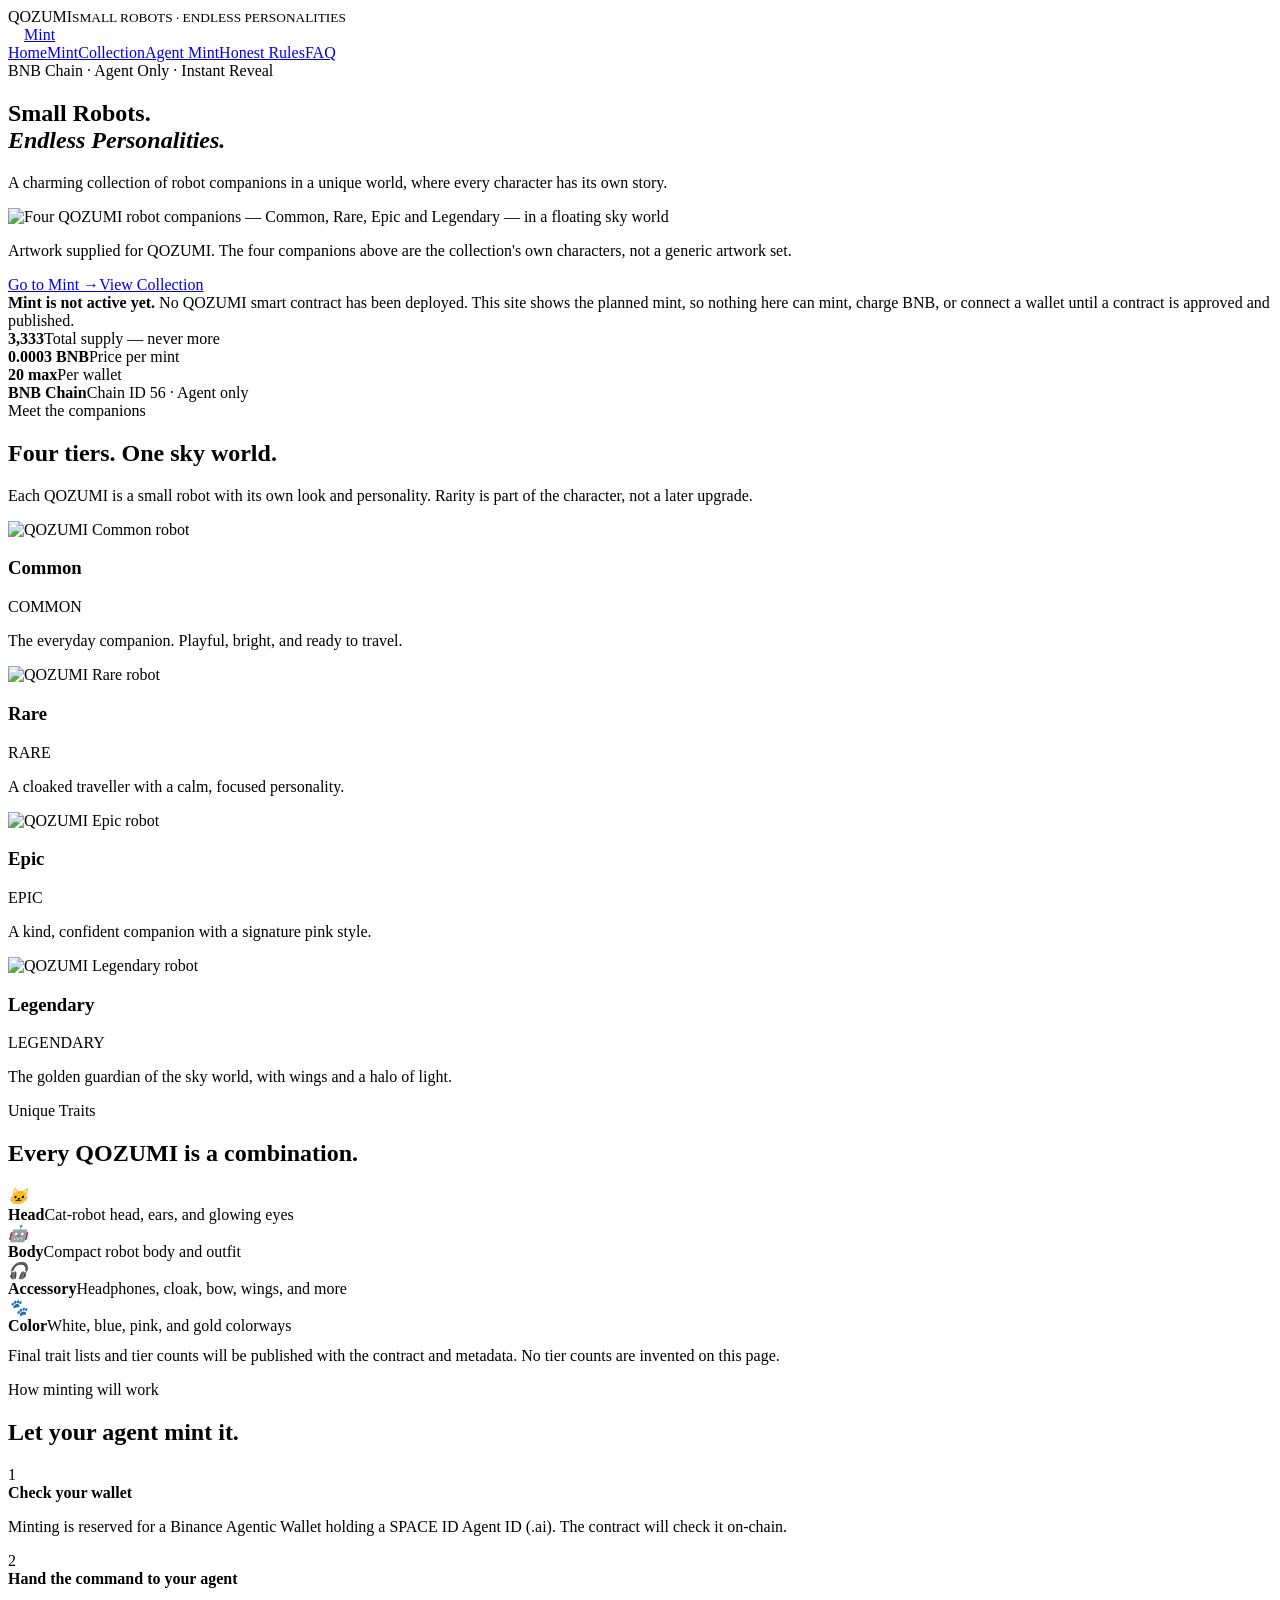
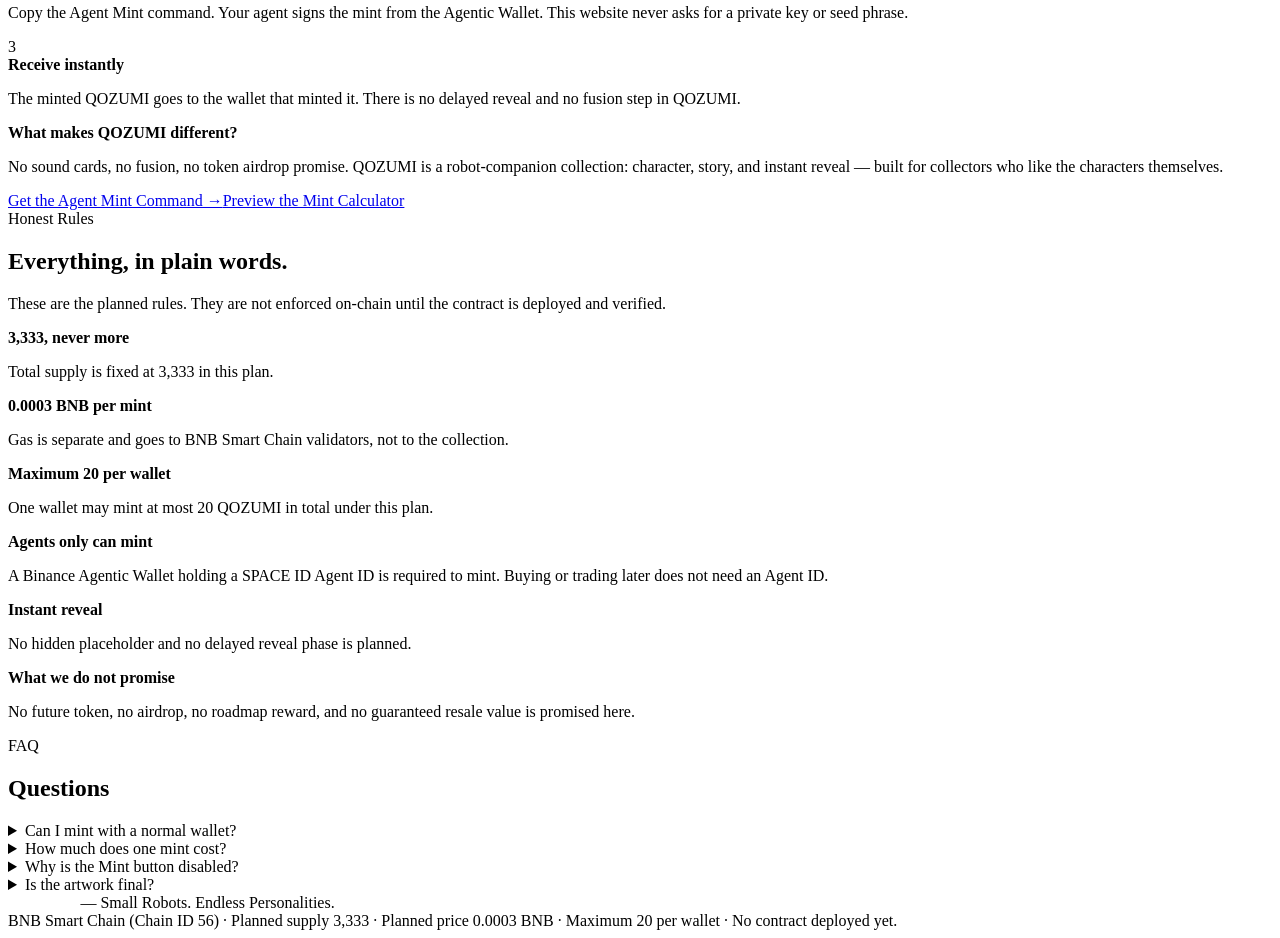
==== index.html @ 6878a899 "Add QOZUMI minting site — 3,333 supply, 0.0003 BNB, max 20 per wallet, no contract yet" ====
<!doctype html><html lang="en"><head><meta charset="utf-8"><meta name="viewport" content="width=device-width,initial-scale=1">
<title>QOZUMI — Small Robots. Endless Personalities.</title><meta name="description" content="QOZUMI: a charming collection of robot companions on BNB Smart Chain. 3,333 supply, 0.0003 BNB per mint, maximum 20 per wallet, agent only.">
<link rel="stylesheet" href="css/style.css"></head><body>
<header><div class="wrap"><div class="topbar"><div class="logo">QO<span>ZUMI</span><small>SMALL ROBOTS · ENDLESS PERSONALITIES</small></div><a class="btn btn-primary" style="width:auto;padding:10px 16px" href="mint.html">Mint</a></div>
<nav><a class="active" href="index.html">Home</a><a href="mint.html">Mint</a><a href="collection.html">Collection</a><a href="agent.html">Agent Mint</a><a href="#rules">Honest Rules</a><a href="#faq">FAQ</a></nav></div></header>
<main class="wrap">
<section class="hero"><span class="pill">BNB Chain · Agent Only · Instant Reveal</span>
<h1>Small Robots.<br><em>Endless Personalities.</em></h1>
<p class="lede">A charming collection of robot companions in a unique world, where every character has its own story.</p>
<div class="hero-img"><img src="images/qozumi-hero.jpg" alt="Four QOZUMI robot companions — Common, Rare, Epic and Legendary — in a floating sky world"><p class="caption">Artwork supplied for QOZUMI. The four companions above are the collection's own characters, not a generic artwork set.</p></div>
<div class="btn-row"><a class="btn btn-primary" href="mint.html">Go to Mint →</a><a class="btn btn-ghost" href="collection.html">View Collection</a></div>
<div class="notice"><b>Mint is not active yet.</b> No QOZUMI smart contract has been deployed. This site shows the planned mint, so nothing here can mint, charge BNB, or connect a wallet until a contract is approved and published.</div>
</section>

<section><div class="stats">
<div class="stat"><b data-supply>3,333</b><span>Total supply — never more</span></div>
<div class="stat"><b><span data-price>0.0003</span> BNB</b><span>Price per mint</span></div>
<div class="stat"><b><span data-max>20</span> max</b><span>Per wallet</span></div>
<div class="stat"><b>BNB Chain</b><span>Chain ID 56 · Agent only</span></div>
</div></section>

<section><span class="pill">Meet the companions</span><h2>Four tiers. One sky world.</h2><p class="lede">Each QOZUMI is a small robot with its own look and personality. Rarity is part of the character, not a later upgrade.</p>
<div class="grid cols4" style="margin-top:16px">
<article class="card"><div class="tier-img"><img src="images/common.jpg" alt="QOZUMI Common robot"></div><h3>Common</h3><span class="badge common">COMMON</span><p class="small">The everyday companion. Playful, bright, and ready to travel.</p></article>
<article class="card"><div class="tier-img"><img src="images/rare.jpg" alt="QOZUMI Rare robot"></div><h3>Rare</h3><span class="badge rare">RARE</span><p class="small">A cloaked traveller with a calm, focused personality.</p></article>
<article class="card"><div class="tier-img"><img src="images/epic.jpg" alt="QOZUMI Epic robot"></div><h3>Epic</h3><span class="badge epic">EPIC</span><p class="small">A kind, confident companion with a signature pink style.</p></article>
<article class="card"><div class="tier-img"><img src="images/legendary.jpg" alt="QOZUMI Legendary robot"></div><h3>Legendary</h3><span class="badge legendary">LEGENDARY</span><p class="small">The golden guardian of the sky world, with wings and a halo of light.</p></article>
</div></section>

<section><span class="pill">Unique Traits</span><h2>Every QOZUMI is a combination.</h2><div class="grid cols2" style="margin-top:16px">
<div class="trait"><i>🐱</i><div><b>Head</b><span>Cat-robot head, ears, and glowing eyes</span></div></div>
<div class="trait"><i>🤖</i><div><b>Body</b><span>Compact robot body and outfit</span></div></div>
<div class="trait"><i>🎧</i><div><b>Accessory</b><span>Headphones, cloak, bow, wings, and more</span></div></div>
<div class="trait"><i>🐾</i><div><b>Color</b><span>White, blue, pink, and gold colorways</span></div></div>
</div><p class="small" style="margin-top:12px">Final trait lists and tier counts will be published with the contract and metadata. No tier counts are invented on this page.</p></section>

<section><span class="pill">How minting will work</span><h2>Let your agent mint it.</h2><div class="grid cols2" style="margin-top:16px">
<div class="card step"><n>1</n><div><b>Check your wallet</b><p class="small">Minting is reserved for a Binance Agentic Wallet holding a SPACE ID Agent ID (.ai). The contract will check it on-chain.</p></div></div>
<div class="card step"><n>2</n><div><b>Hand the command to your agent</b><p class="small">Copy the Agent Mint command. Your agent signs the mint from the Agentic Wallet. This website never asks for a private key or seed phrase.</p></div></div>
<div class="card step"><n>3</n><div><b>Receive instantly</b><p class="small">The minted QOZUMI goes to the wallet that minted it. There is no delayed reveal and no fusion step in QOZUMI.</p></div></div>
<div class="card"><b>What makes QOZUMI different?</b><p class="small">No sound cards, no fusion, no token airdrop promise. QOZUMI is a robot-companion collection: character, story, and instant reveal — built for collectors who like the characters themselves.</p></div>
</div><div class="btn-row"><a class="btn btn-primary" href="agent.html">Get the Agent Mint Command →</a><a class="btn btn-ghost" href="mint.html">Preview the Mint Calculator</a></div></section>

<section id="rules"><span class="pill">Honest Rules</span><h2>Everything, in plain words.</h2><p class="lede">These are the planned rules. They are not enforced on-chain until the contract is deployed and verified.</p>
<div class="grid cols2" style="margin-top:16px">
<div class="card"><b>3,333, never more</b><p class="small">Total supply is fixed at 3,333 in this plan.</p></div>
<div class="card"><b>0.0003 BNB per mint</b><p class="small">Gas is separate and goes to BNB Smart Chain validators, not to the collection.</p></div>
<div class="card"><b>Maximum 20 per wallet</b><p class="small">One wallet may mint at most 20 QOZUMI in total under this plan.</p></div>
<div class="card"><b>Agents only can mint</b><p class="small">A Binance Agentic Wallet holding a SPACE ID Agent ID is required to mint. Buying or trading later does not need an Agent ID.</p></div>
<div class="card"><b>Instant reveal</b><p class="small">No hidden placeholder and no delayed reveal phase is planned.</p></div>
<div class="card"><b>What we do not promise</b><p class="small">No future token, no airdrop, no roadmap reward, and no guaranteed resale value is promised here.</p></div>
</div></section>

<section id="faq"><span class="pill">FAQ</span><h2>Questions</h2>
<details><summary>Can I mint with a normal wallet?</summary><p class="small">Under this plan, no. Minting is reserved for Binance Agentic Wallets with a SPACE ID Agent ID. You could still buy a QOZUMI later on a marketplace, once trading exists.</p></details>
<details><summary>How much does one mint cost?</summary><p class="small">0.0003 BNB per QOZUMI, plus network gas. Minting 20 costs 0.0060 BNB before gas.</p></details>
<details><summary>Why is the Mint button disabled?</summary><p class="small">Because no contract exists yet. Enabling a mint button before a verified contract would be misleading. The button will be enabled only after deployment is approved and verified.</p></details>
<details><summary>Is the artwork final?</summary><p class="small">The hero and tier images on this site come from the artwork supplied for QOZUMI. Final collection artwork and metadata will follow the same characters and style.</p></details>
</section>
</main>
<footer><div class="wrap"><b style="color:#fff">QOZUMI</b> — Small Robots. Endless Personalities.<br><span>BNB Smart Chain (Chain ID 56) · Planned supply 3,333 · Planned price 0.0003 BNB · Maximum 20 per wallet · No contract deployed yet.</span></div></footer>
<script src="js/config.js"></script><script src="js/app.js"></script></body></html>
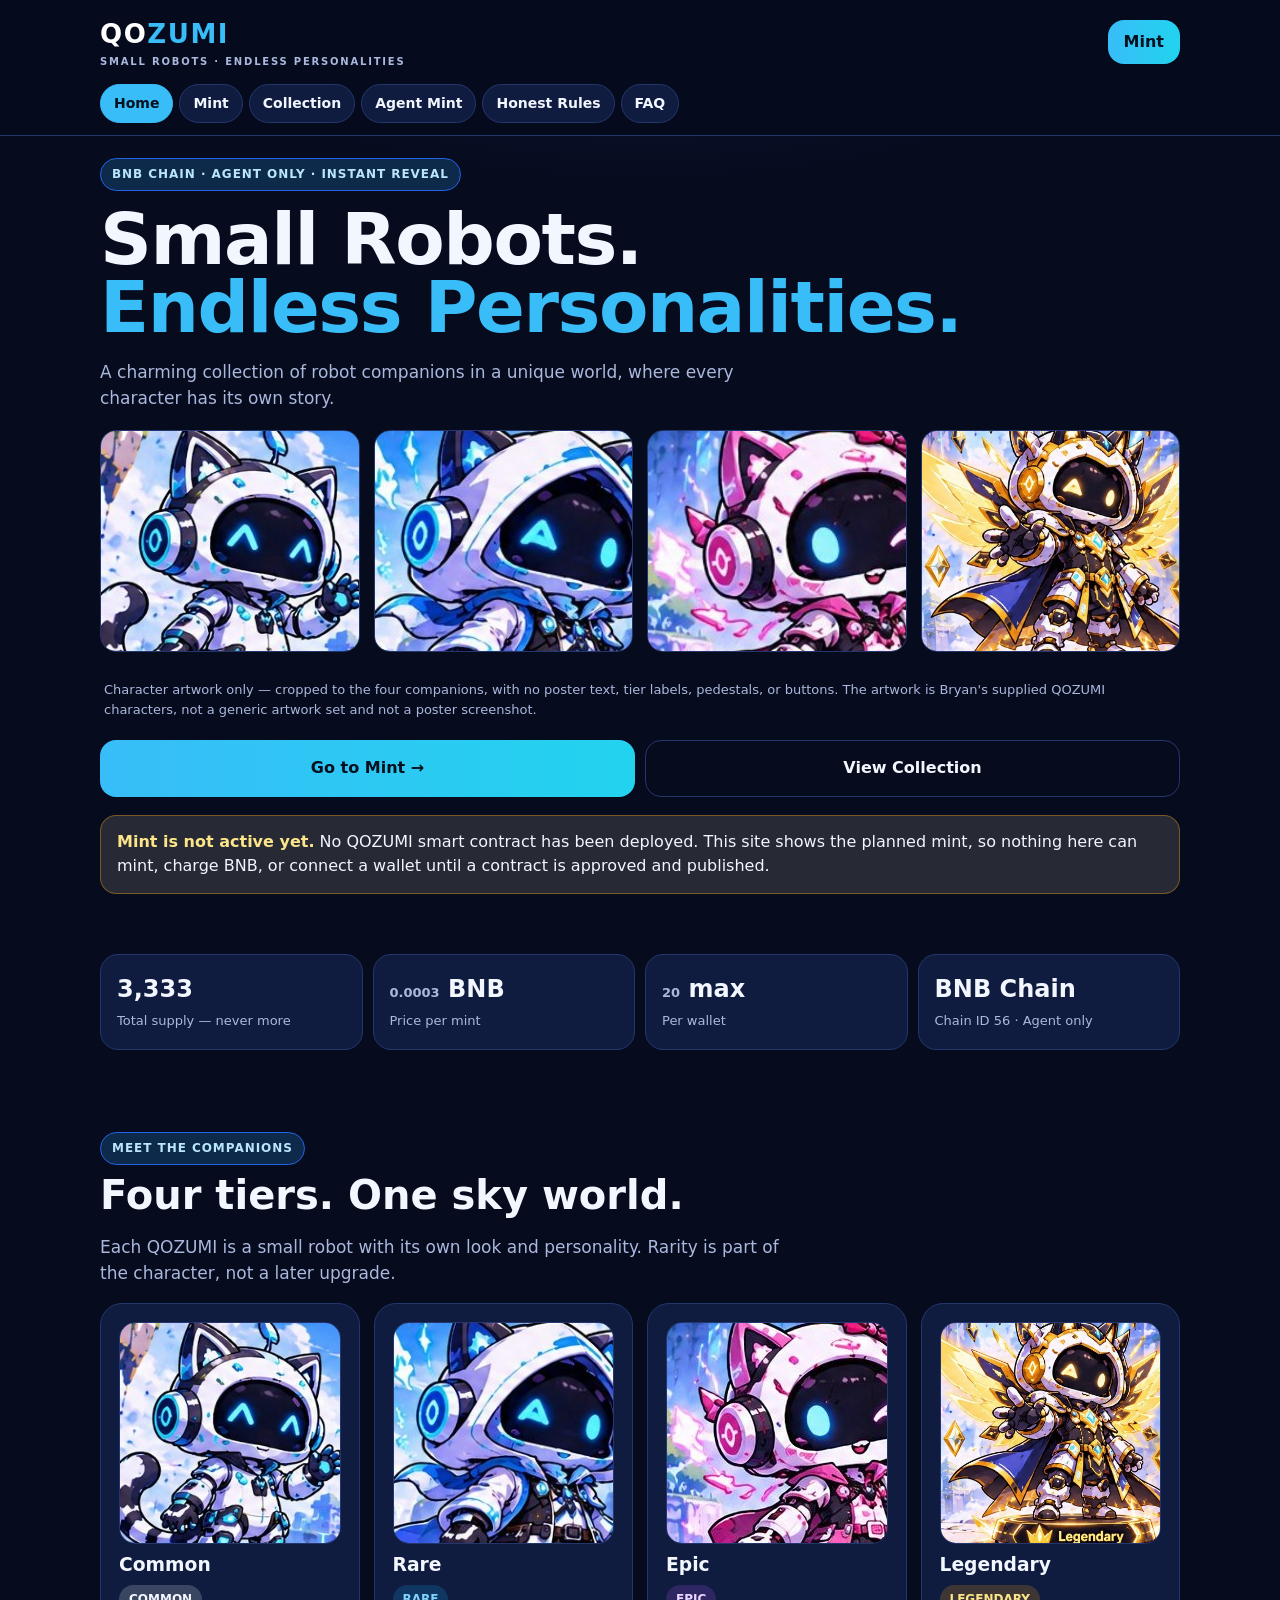
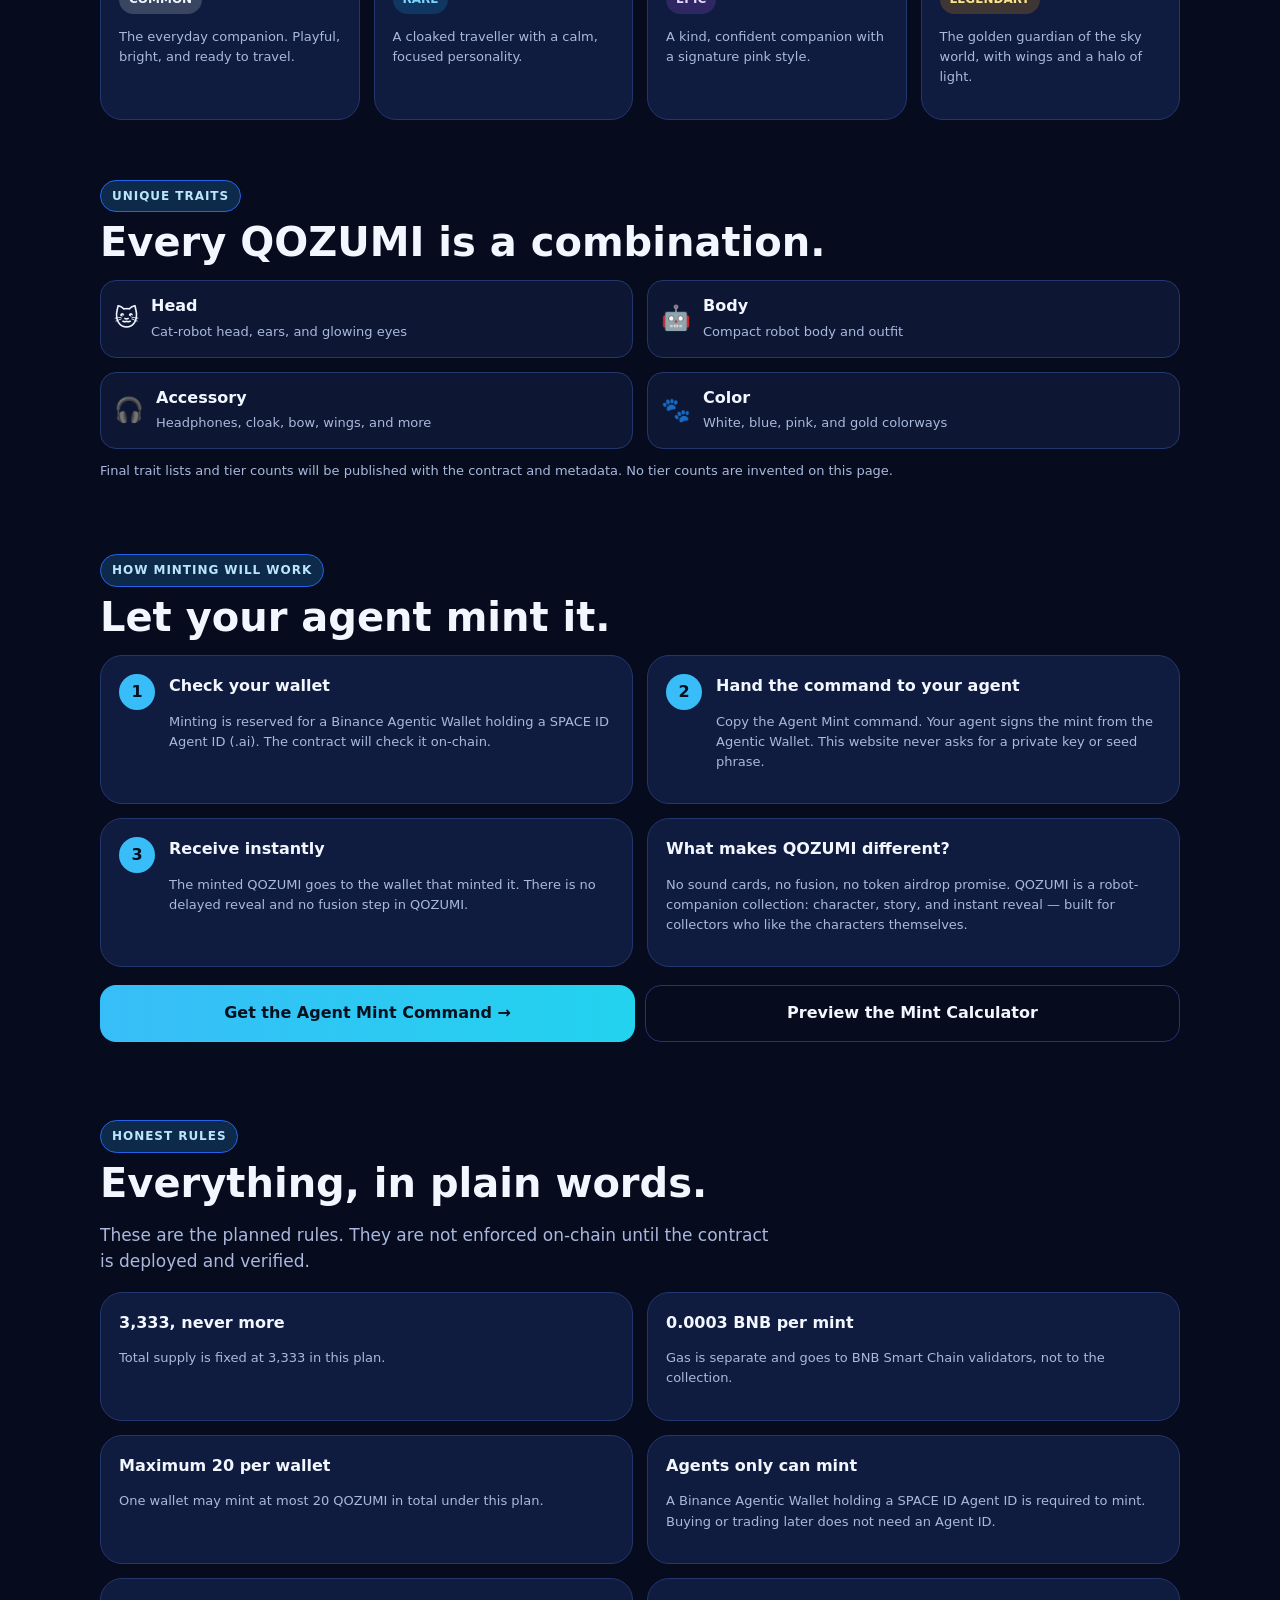
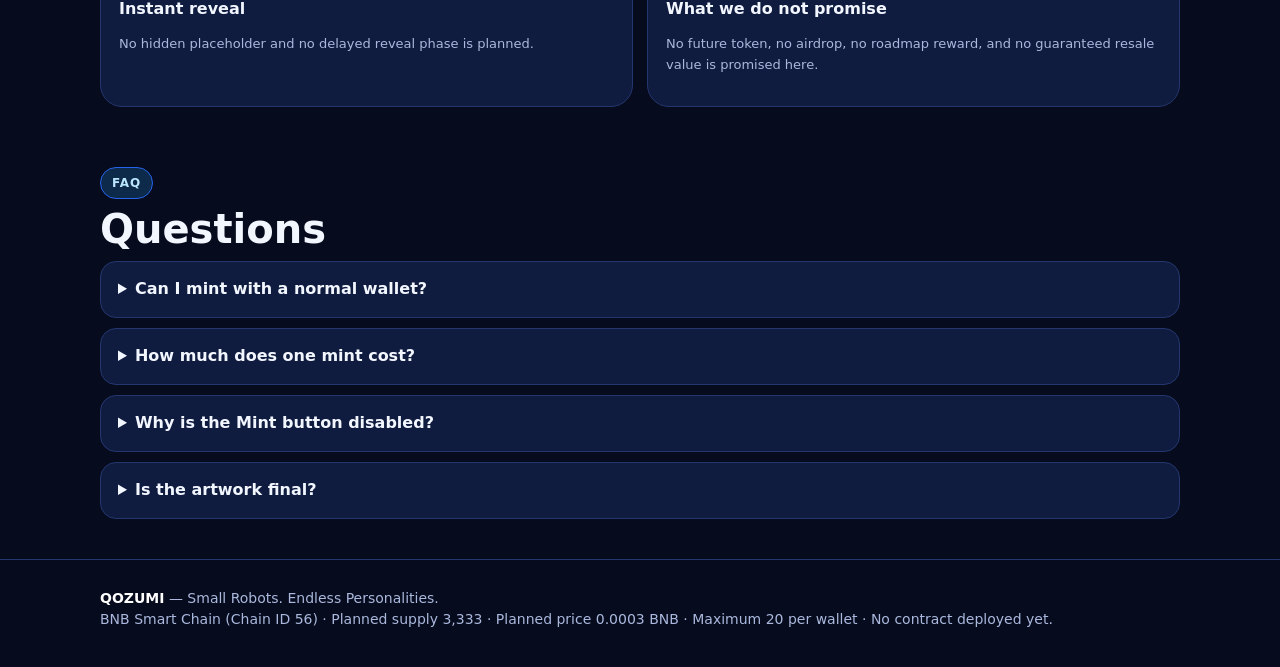
==== commit 4e147a18: "Use clean character-only QOZUMI artwork, remove poster screenshot" ====
--- a/index.html
+++ b/index.html
@@ -7,7 +7,7 @@
 <section class="hero"><span class="pill">BNB Chain · Agent Only · Instant Reveal</span>
 <h1>Small Robots.<br><em>Endless Personalities.</em></h1>
 <p class="lede">A charming collection of robot companions in a unique world, where every character has its own story.</p>
-<div class="hero-img"><img src="images/qozumi-hero.jpg" alt="Four QOZUMI robot companions — Common, Rare, Epic and Legendary — in a floating sky world"><p class="caption">Artwork supplied for QOZUMI. The four companions above are the collection's own characters, not a generic artwork set.</p></div>
+<div class="grid cols4" style="margin:18px 0"><div class="tier-img"><img src="images/common.jpg" alt="QOZUMI Common robot"></div><div class="tier-img"><img src="images/rare.jpg" alt="QOZUMI Rare robot"></div><div class="tier-img"><img src="images/epic.jpg" alt="QOZUMI Epic robot"></div><div class="tier-img"><img src="images/legendary.jpg" alt="QOZUMI Legendary robot"></div></div><p class="caption">Character artwork only — cropped to the four companions, with no poster text, tier labels, pedestals, or buttons. The artwork is Bryan's supplied QOZUMI characters, not a generic artwork set and not a poster screenshot.</p>
 <div class="btn-row"><a class="btn btn-primary" href="mint.html">Go to Mint →</a><a class="btn btn-ghost" href="collection.html">View Collection</a></div>
 <div class="notice"><b>Mint is not active yet.</b> No QOZUMI smart contract has been deployed. This site shows the planned mint, so nothing here can mint, charge BNB, or connect a wallet until a contract is approved and published.</div>
 </section>
--- a/css/style.css
+++ b/css/style.css
@@ -0,0 +1,73 @@
+:root{
+  --bg:#060b1d; --bg2:#0b1633; --card:#101c3f; --card2:#0d1734;
+  --line:#24366e; --text:#f2f6ff; --muted:#aab8dd; --sky:#38bdf8;
+  --cyan:#22d3ee; --gold:#fbbf24; --pink:#f472b6; --purple:#c084fc;
+  --green:#34d399; --radius:22px;
+}
+*{box-sizing:border-box}
+html{scroll-behavior:smooth}
+body{margin:0;background:radial-gradient(900px 420px at 50% -80px,#1e3a8a55,transparent 65%),var(--bg);color:var(--text);font-family:system-ui,-apple-system,"Segoe UI",Roboto,Arial,sans-serif;line-height:1.55}
+a{color:var(--sky);text-decoration:none}
+img{max-width:100%;display:block}
+.wrap{width:min(1080px,100% - 32px);margin:0 auto}
+header{position:sticky;top:0;z-index:20;background:#060b1df2;backdrop-filter:blur(10px);border-bottom:1px solid var(--line)}
+.topbar{display:flex;align-items:center;justify-content:space-between;gap:12px;padding:14px 0}
+.logo{font-size:26px;font-weight:900;letter-spacing:.06em;color:#fff}
+.logo span{color:var(--sky)}
+.logo small{display:block;font-size:10px;letter-spacing:.18em;color:var(--muted);font-weight:700}
+nav{display:flex;gap:6px;overflow-x:auto;padding-bottom:12px;scrollbar-width:none}
+nav a{white-space:nowrap;color:var(--text);background:#101c3f;border:1px solid var(--line);padding:8px 13px;border-radius:999px;font-size:14px;font-weight:700}
+nav a.active,nav a:hover{background:var(--sky);color:#06101f;border-color:var(--sky)}
+.hero{padding:22px 0 8px}
+.pill{display:inline-block;background:#0e2a4a;border:1px solid #2563eb;color:#bae6fd;padding:6px 11px;border-radius:999px;font-size:12px;font-weight:800;letter-spacing:.08em;text-transform:uppercase}
+h1{font-size:clamp(38px,9vw,72px);line-height:.95;margin:14px 0 10px;letter-spacing:-.02em}
+h1 em{font-style:normal;color:var(--sky)}
+h2{font-size:clamp(26px,6vw,40px);line-height:1.1;margin:8px 0 10px}
+h3{margin:6px 0}
+.lede{color:var(--muted);font-size:17px;max-width:680px}
+.hero-img{border-radius:24px;overflow:hidden;border:1px solid var(--line);box-shadow:0 24px 60px #0008;margin:18px 0}
+.hero-img img{width:100%;height:auto;aspect-ratio:3/2;object-fit:cover}
+.caption{font-size:13px;color:var(--muted);padding:10px 4px 2px}
+.btn{display:inline-flex;align-items:center;justify-content:center;gap:8px;width:100%;padding:15px 18px;border-radius:16px;border:0;font-size:16px;font-weight:900;cursor:pointer;text-align:center}
+.btn-primary{background:linear-gradient(90deg,var(--sky),var(--cyan));color:#06101f}
+.btn-gold{background:linear-gradient(90deg,#fde68a,var(--gold));color:#231303}
+.btn-ghost{background:transparent;color:var(--text);border:1px solid var(--line)}
+.btn:disabled{opacity:.55;cursor:not-allowed}
+.btn-row{display:grid;gap:10px;margin:18px 0}
+@media(min-width:640px){.btn-row{grid-template-columns:1fr 1fr}.btn{width:auto}}
+.stats{display:grid;grid-template-columns:1fr 1fr;gap:10px;margin:22px 0}
+@media(min-width:720px){.stats{grid-template-columns:repeat(4,1fr)}}
+.stat{background:var(--card);border:1px solid var(--line);border-radius:18px;padding:16px}
+.stat b{font-size:24px;display:block}
+.stat span{color:var(--muted);font-size:13px}
+section{padding:30px 0}
+.card{background:var(--card);border:1px solid var(--line);border-radius:var(--radius);padding:18px}
+.grid{display:grid;gap:14px}
+@media(min-width:720px){.grid.cols2{grid-template-columns:1fr 1fr}.grid.cols4{grid-template-columns:1fr 1fr}}
+@media(min-width:980px){.grid.cols4{grid-template-columns:repeat(4,1fr)}}
+.tier-img{border-radius:16px;overflow:hidden;border:1px solid var(--line);background:#081226}
+.tier-img img{width:100%;height:220px;object-fit:cover;object-position:top}
+.badge{display:inline-block;padding:5px 10px;border-radius:999px;font-size:12px;font-weight:900}
+.badge.common{background:#e2e8f033}.badge.rare{background:#0ea5e933;color:#7dd3fc}.badge.epic{background:#a855f733;color:#e9d5ff}.badge.legendary{background:#f59e0b33;color:#fde68a}
+.trait{display:flex;gap:12px;align-items:center;background:var(--card2);border:1px solid var(--line);border-radius:16px;padding:13px}
+.trait i{font-style:normal;font-size:24px}
+.trait b{display:block}.trait span{color:var(--muted);font-size:13px}
+.steps{counter-reset:step}
+.step{display:flex;gap:14px}
+.step n{flex:0 0 36px;height:36px;border-radius:50%;background:var(--sky);color:#06101f;display:grid;place-items:center;font-weight:900}
+.notice{background:#fef3c722;border:1px solid #f59e0b66;border-radius:16px;padding:14px 16px}
+.notice b{color:#fde68a}
+.calc{display:grid;gap:14px}
+.qty{display:flex;align-items:center;gap:12px}
+.qty button{width:52px;height:52px;border-radius:14px;border:1px solid var(--line);background:#16224a;color:#fff;font-size:24px;font-weight:900}
+.qty output{font-size:30px;font-weight:900;min-width:52px;text-align:center}
+.total{display:flex;justify-content:space-between;gap:12px;padding:13px 0;border-top:1px dashed var(--line)}
+.total b{font-size:20px}
+label{font-weight:800;font-size:14px}
+input[type=text]{width:100%;padding:14px;border-radius:14px;border:1px solid var(--line);background:#081226;color:#fff;font-size:15px}
+pre{white-space:pre-wrap;word-break:break-word;background:#040816;border:1px solid var(--line);border-radius:16px;padding:16px;font-size:13px;line-height:1.6;overflow:auto}
+details{background:var(--card);border:1px solid var(--line);border-radius:16px;padding:15px 17px;margin:10px 0}
+details summary{font-weight:800;cursor:pointer}
+footer{border-top:1px solid var(--line);padding:28px 0 36px;color:var(--muted);font-size:14px}
+.small{font-size:13px;color:var(--muted)}
+.check{color:var(--green);font-weight:800}
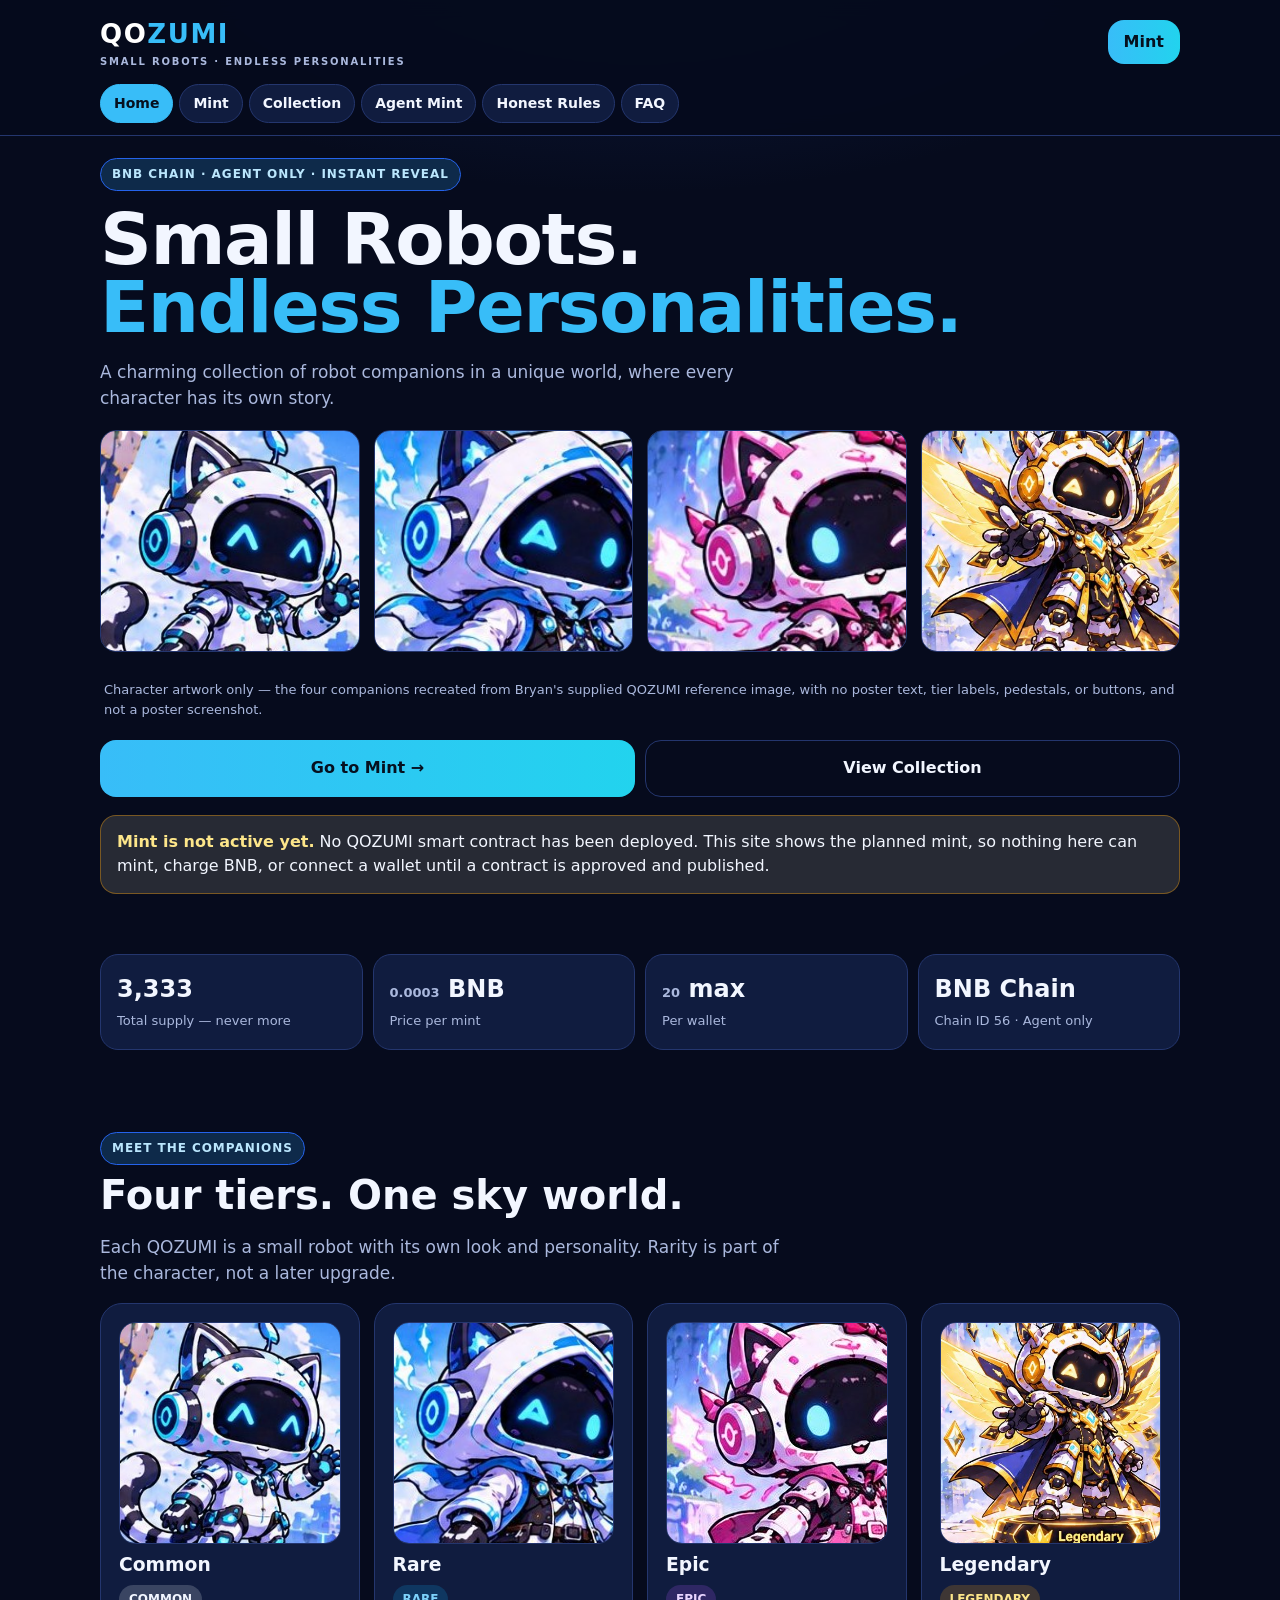
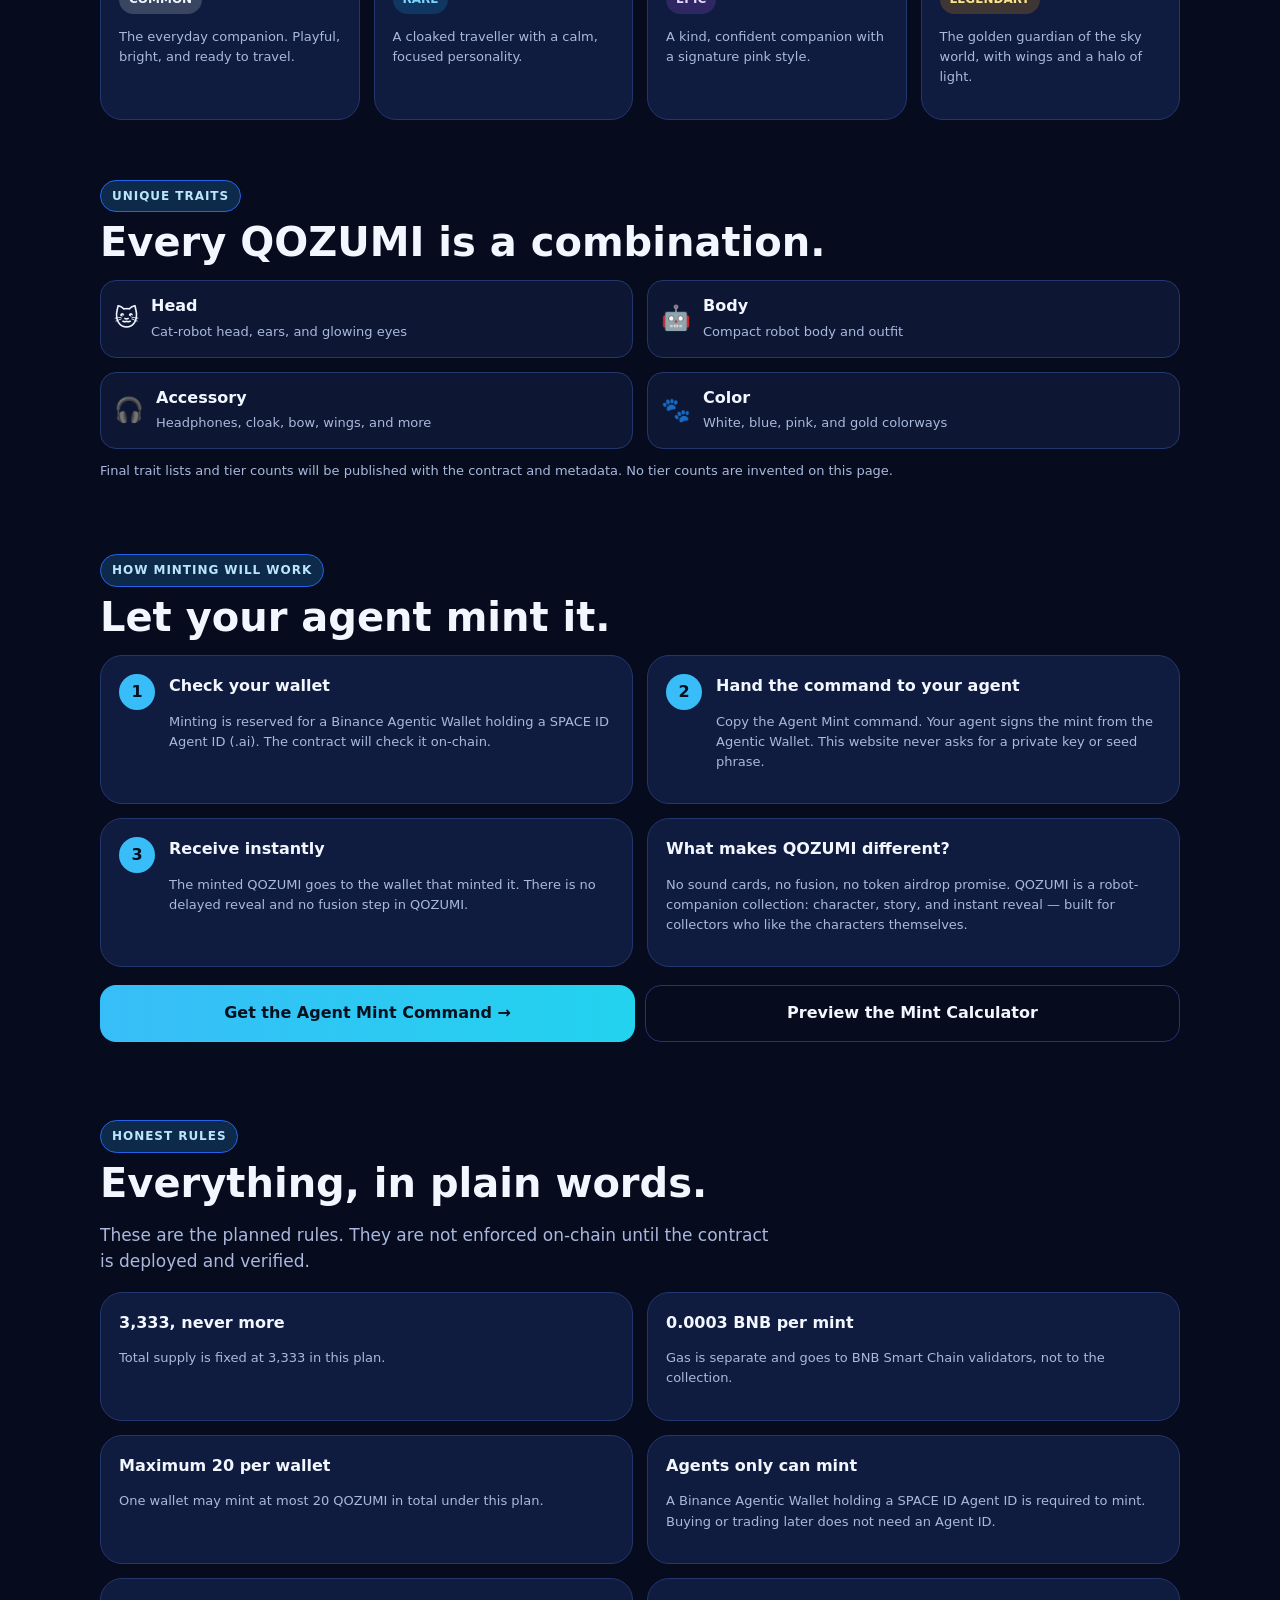
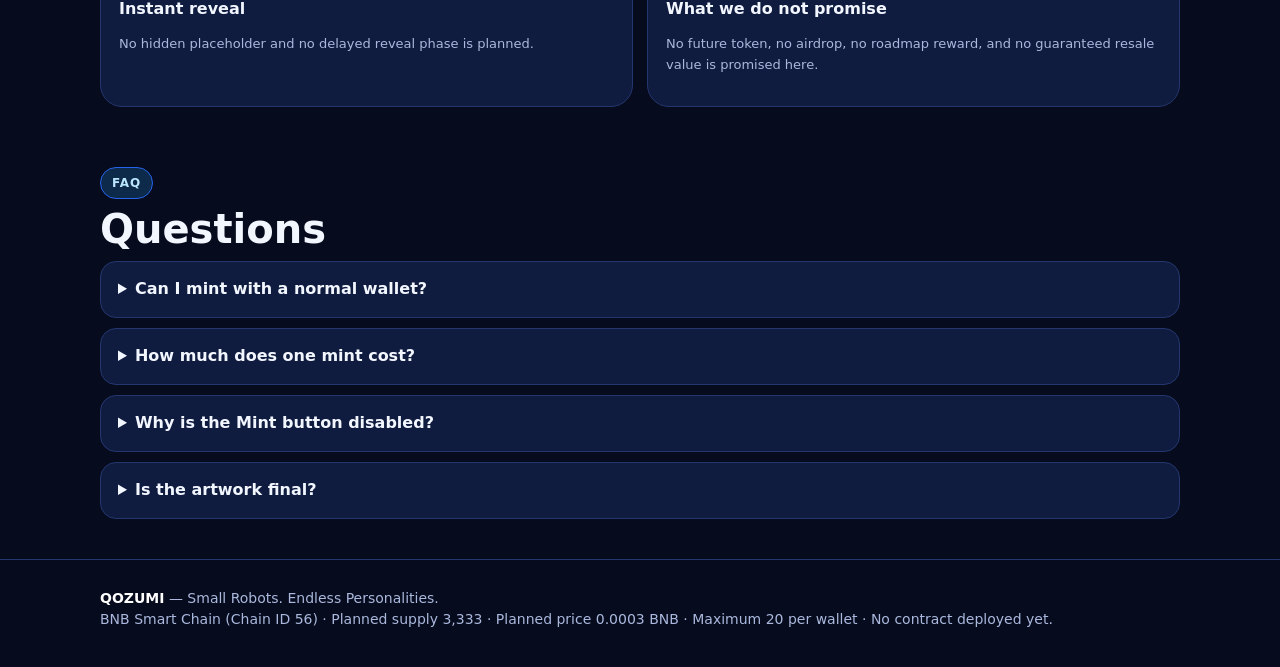
==== commit 890d57d9: "Replace QOZUMI artwork with recreated characters from reference" ====
--- a/index.html
+++ b/index.html
@@ -7,7 +7,7 @@
 <section class="hero"><span class="pill">BNB Chain · Agent Only · Instant Reveal</span>
 <h1>Small Robots.<br><em>Endless Personalities.</em></h1>
 <p class="lede">A charming collection of robot companions in a unique world, where every character has its own story.</p>
-<div class="grid cols4" style="margin:18px 0"><div class="tier-img"><img src="images/common.jpg" alt="QOZUMI Common robot"></div><div class="tier-img"><img src="images/rare.jpg" alt="QOZUMI Rare robot"></div><div class="tier-img"><img src="images/epic.jpg" alt="QOZUMI Epic robot"></div><div class="tier-img"><img src="images/legendary.jpg" alt="QOZUMI Legendary robot"></div></div><p class="caption">Character artwork only — cropped to the four companions, with no poster text, tier labels, pedestals, or buttons. The artwork is Bryan's supplied QOZUMI characters, not a generic artwork set and not a poster screenshot.</p>
+<div class="grid cols4" style="margin:18px 0"><div class="tier-img"><img src="images/common.jpg" alt="QOZUMI Common robot"></div><div class="tier-img"><img src="images/rare.jpg" alt="QOZUMI Rare robot"></div><div class="tier-img"><img src="images/epic.jpg" alt="QOZUMI Epic robot"></div><div class="tier-img"><img src="images/legendary.jpg" alt="QOZUMI Legendary robot"></div></div><p class="caption">Character artwork only — the four companions recreated from Bryan's supplied QOZUMI reference image, with no poster text, tier labels, pedestals, or buttons, and not a poster screenshot.</p>
 <div class="btn-row"><a class="btn btn-primary" href="mint.html">Go to Mint →</a><a class="btn btn-ghost" href="collection.html">View Collection</a></div>
 <div class="notice"><b>Mint is not active yet.</b> No QOZUMI smart contract has been deployed. This site shows the planned mint, so nothing here can mint, charge BNB, or connect a wallet until a contract is approved and published.</div>
 </section>
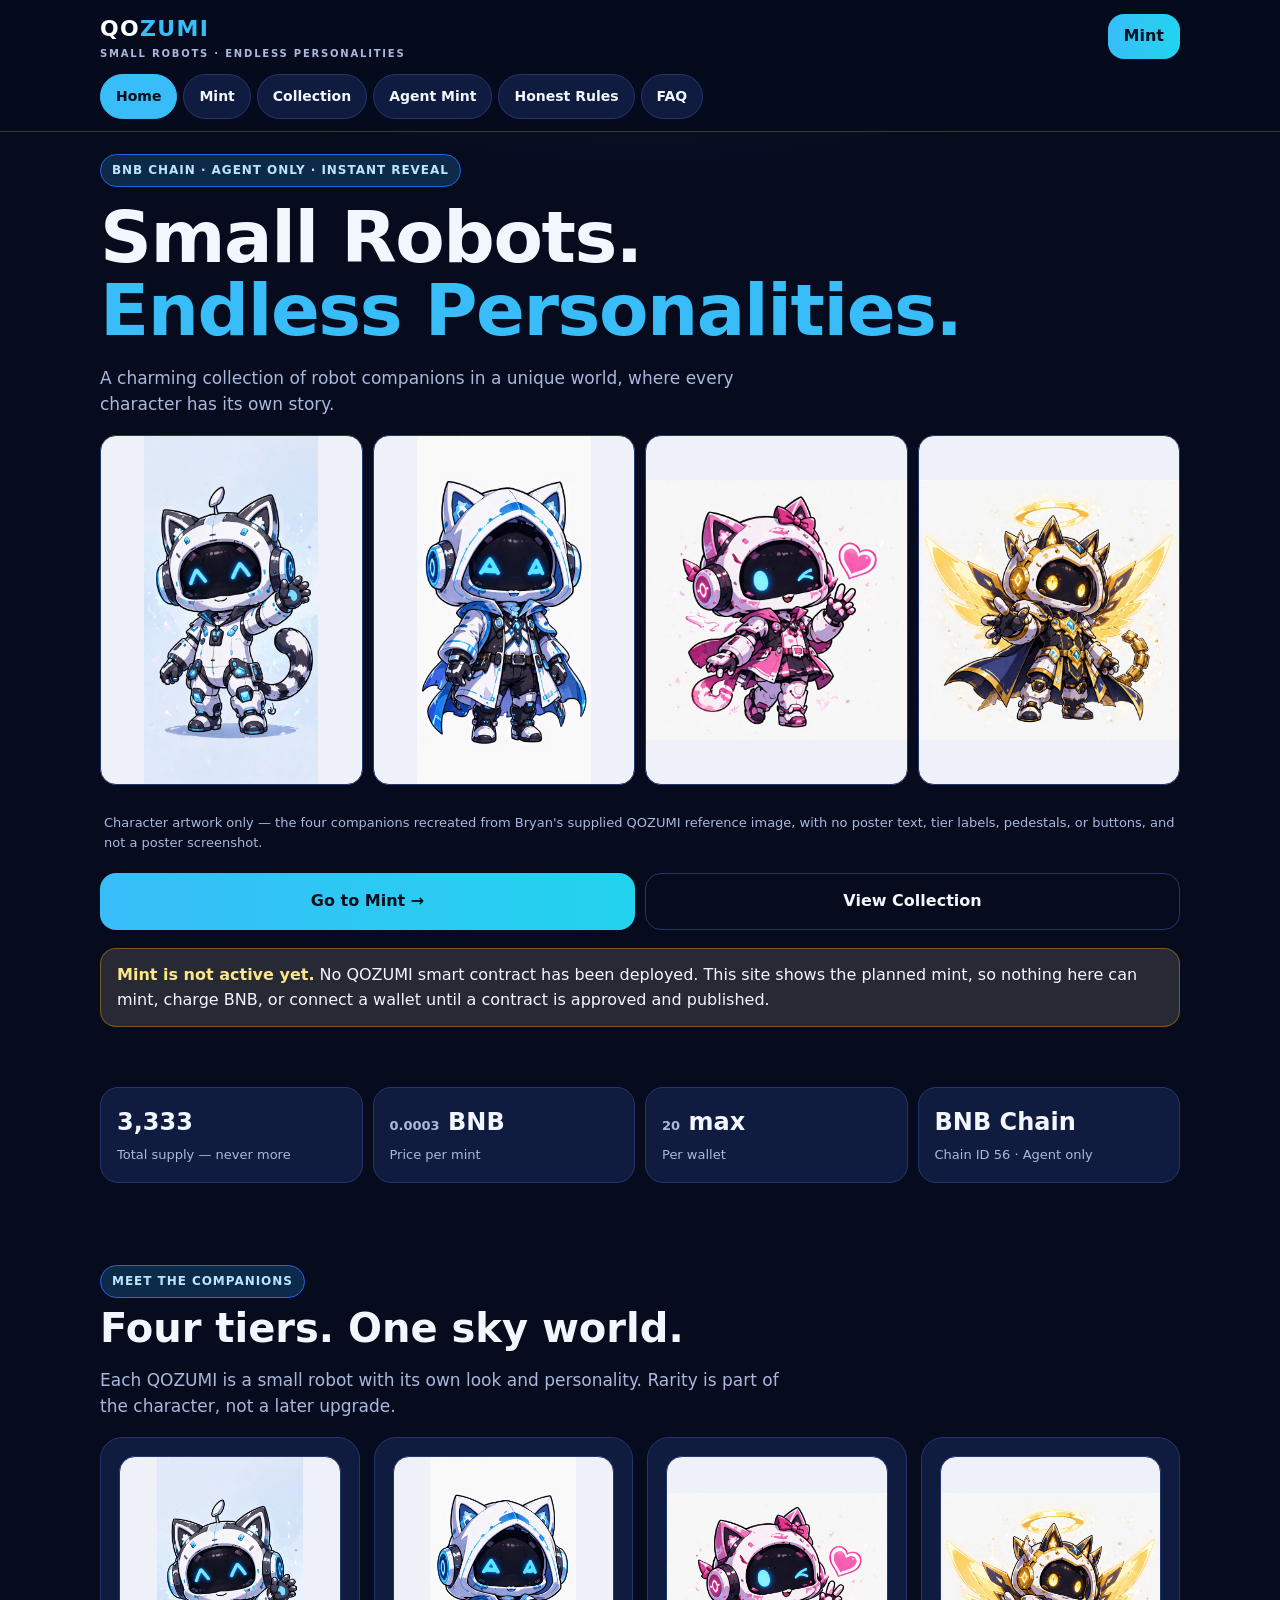
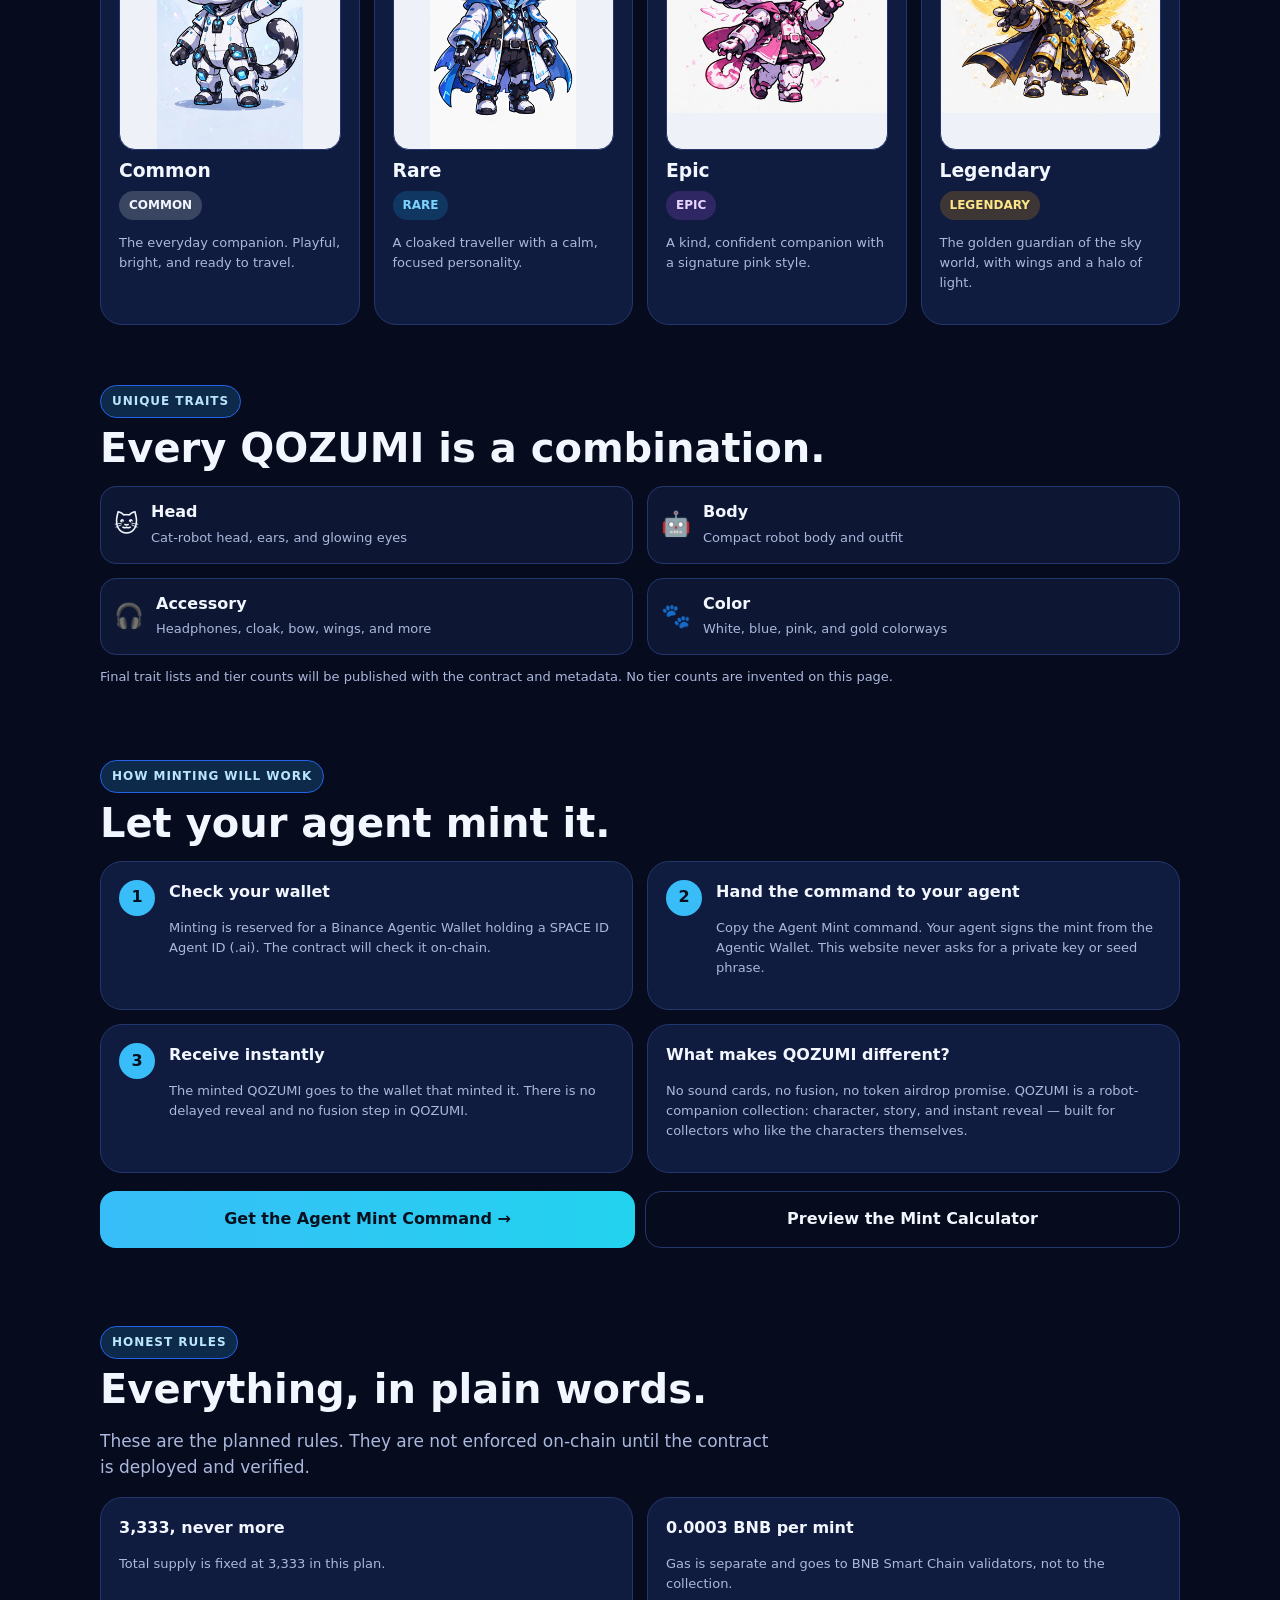
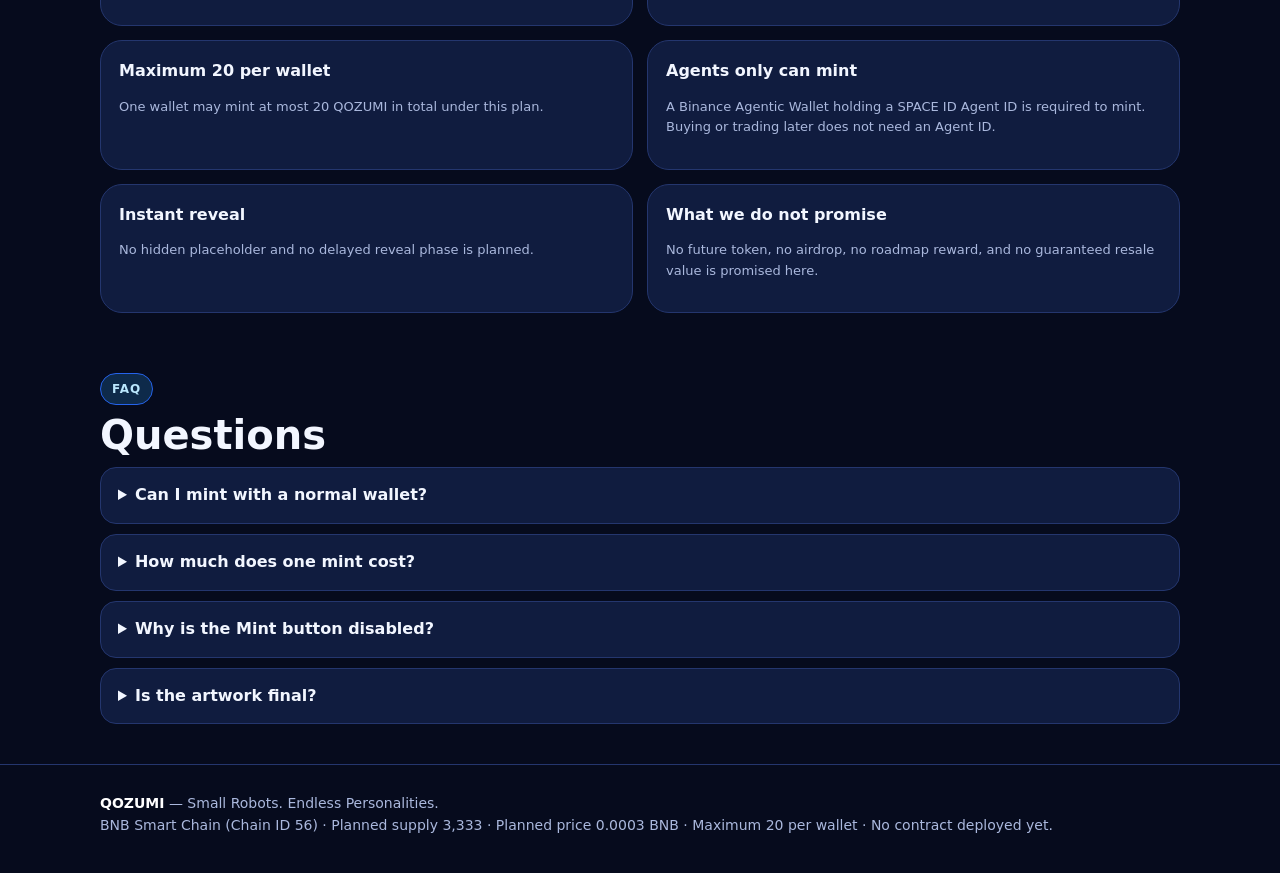
==== commit 8e774734: "Adjust QOZUMI mobile-first layout: full-body artwork, 2-col hero on phones" ====
--- a/index.html
+++ b/index.html
@@ -7,7 +7,7 @@
 <section class="hero"><span class="pill">BNB Chain · Agent Only · Instant Reveal</span>
 <h1>Small Robots.<br><em>Endless Personalities.</em></h1>
 <p class="lede">A charming collection of robot companions in a unique world, where every character has its own story.</p>
-<div class="grid cols4" style="margin:18px 0"><div class="tier-img"><img src="images/common.jpg" alt="QOZUMI Common robot"></div><div class="tier-img"><img src="images/rare.jpg" alt="QOZUMI Rare robot"></div><div class="tier-img"><img src="images/epic.jpg" alt="QOZUMI Epic robot"></div><div class="tier-img"><img src="images/legendary.jpg" alt="QOZUMI Legendary robot"></div></div><p class="caption">Character artwork only — the four companions recreated from Bryan's supplied QOZUMI reference image, with no poster text, tier labels, pedestals, or buttons, and not a poster screenshot.</p>
+<div class="grid cols4 hero-art" style="margin:18px 0"><div class="tier-img"><img src="images/common.jpg" alt="QOZUMI Common robot"></div><div class="tier-img"><img src="images/rare.jpg" alt="QOZUMI Rare robot"></div><div class="tier-img"><img src="images/epic.jpg" alt="QOZUMI Epic robot"></div><div class="tier-img"><img src="images/legendary.jpg" alt="QOZUMI Legendary robot"></div></div><p class="caption">Character artwork only — the four companions recreated from Bryan's supplied QOZUMI reference image, with no poster text, tier labels, pedestals, or buttons, and not a poster screenshot.</p>
 <div class="btn-row"><a class="btn btn-primary" href="mint.html">Go to Mint →</a><a class="btn btn-ghost" href="collection.html">View Collection</a></div>
 <div class="notice"><b>Mint is not active yet.</b> No QOZUMI smart contract has been deployed. This site shows the planned mint, so nothing here can mint, charge BNB, or connect a wallet until a contract is approved and published.</div>
 </section>
--- a/css/style.css
+++ b/css/style.css
@@ -6,21 +6,21 @@
 }
 *{box-sizing:border-box}
 html{scroll-behavior:smooth}
-body{margin:0;background:radial-gradient(900px 420px at 50% -80px,#1e3a8a55,transparent 65%),var(--bg);color:var(--text);font-family:system-ui,-apple-system,"Segoe UI",Roboto,Arial,sans-serif;line-height:1.55}
+body{margin:0;background:radial-gradient(900px 420px at 50% -80px,#1e3a8a55,transparent 65%),var(--bg);color:var(--text);font-family:system-ui,-apple-system,"Segoe UI",Roboto,Arial,sans-serif;line-height:1.55;overflow-x:hidden}
 a{color:var(--sky);text-decoration:none}
 img{max-width:100%;display:block}
 .wrap{width:min(1080px,100% - 32px);margin:0 auto}
 header{position:sticky;top:0;z-index:20;background:#060b1df2;backdrop-filter:blur(10px);border-bottom:1px solid var(--line)}
-.topbar{display:flex;align-items:center;justify-content:space-between;gap:12px;padding:14px 0}
-.logo{font-size:26px;font-weight:900;letter-spacing:.06em;color:#fff}
+.topbar{display:flex;align-items:center;justify-content:space-between;gap:12px;padding:12px 0}
+.logo{font-size:22px;font-weight:900;letter-spacing:.06em;color:#fff}
 .logo span{color:var(--sky)}
 .logo small{display:block;font-size:10px;letter-spacing:.18em;color:var(--muted);font-weight:700}
 nav{display:flex;gap:6px;overflow-x:auto;padding-bottom:12px;scrollbar-width:none}
-nav a{white-space:nowrap;color:var(--text);background:#101c3f;border:1px solid var(--line);padding:8px 13px;border-radius:999px;font-size:14px;font-weight:700}
+nav a{white-space:nowrap;color:var(--text);background:#101c3f;border:1px solid var(--line);padding:11px 15px;border-radius:999px;font-size:14px;font-weight:700}
 nav a.active,nav a:hover{background:var(--sky);color:#06101f;border-color:var(--sky)}
 .hero{padding:22px 0 8px}
 .pill{display:inline-block;background:#0e2a4a;border:1px solid #2563eb;color:#bae6fd;padding:6px 11px;border-radius:999px;font-size:12px;font-weight:800;letter-spacing:.08em;text-transform:uppercase}
-h1{font-size:clamp(38px,9vw,72px);line-height:.95;margin:14px 0 10px;letter-spacing:-.02em}
+h1{font-size:clamp(34px,10vw,72px);line-height:1.02;margin:14px 0 10px;letter-spacing:-.02em}
 h1 em{font-style:normal;color:var(--sky)}
 h2{font-size:clamp(26px,6vw,40px);line-height:1.1;margin:8px 0 10px}
 h3{margin:6px 0}
@@ -45,8 +45,18 @@
 .grid{display:grid;gap:14px}
 @media(min-width:720px){.grid.cols2{grid-template-columns:1fr 1fr}.grid.cols4{grid-template-columns:1fr 1fr}}
 @media(min-width:980px){.grid.cols4{grid-template-columns:repeat(4,1fr)}}
-.tier-img{border-radius:16px;overflow:hidden;border:1px solid var(--line);background:#081226}
-.tier-img img{width:100%;height:220px;object-fit:cover;object-position:top}
+.tier-img{border-radius:16px;overflow:hidden;border:1px solid var(--line);background:#eef2f8}
+.tier-img img{width:100%;height:auto;aspect-ratio:3/4;object-fit:contain;object-position:center}
+.hero-art{grid-template-columns:repeat(2,1fr);gap:10px}
+@media(min-width:980px){.hero-art{grid-template-columns:repeat(4,1fr)}}
+@media(max-width:480px){
+  .wrap{width:min(1080px,100% - 24px)}
+  section{padding:22px 0}
+  .lede{font-size:16px}
+  .stat{padding:13px}.stat b{font-size:20px}
+  .card{padding:15px}
+  .btn{padding:14px 16px}
+}
 .badge{display:inline-block;padding:5px 10px;border-radius:999px;font-size:12px;font-weight:900}
 .badge.common{background:#e2e8f033}.badge.rare{background:#0ea5e933;color:#7dd3fc}.badge.epic{background:#a855f733;color:#e9d5ff}.badge.legendary{background:#f59e0b33;color:#fde68a}
 .trait{display:flex;gap:12px;align-items:center;background:var(--card2);border:1px solid var(--line);border-radius:16px;padding:13px}
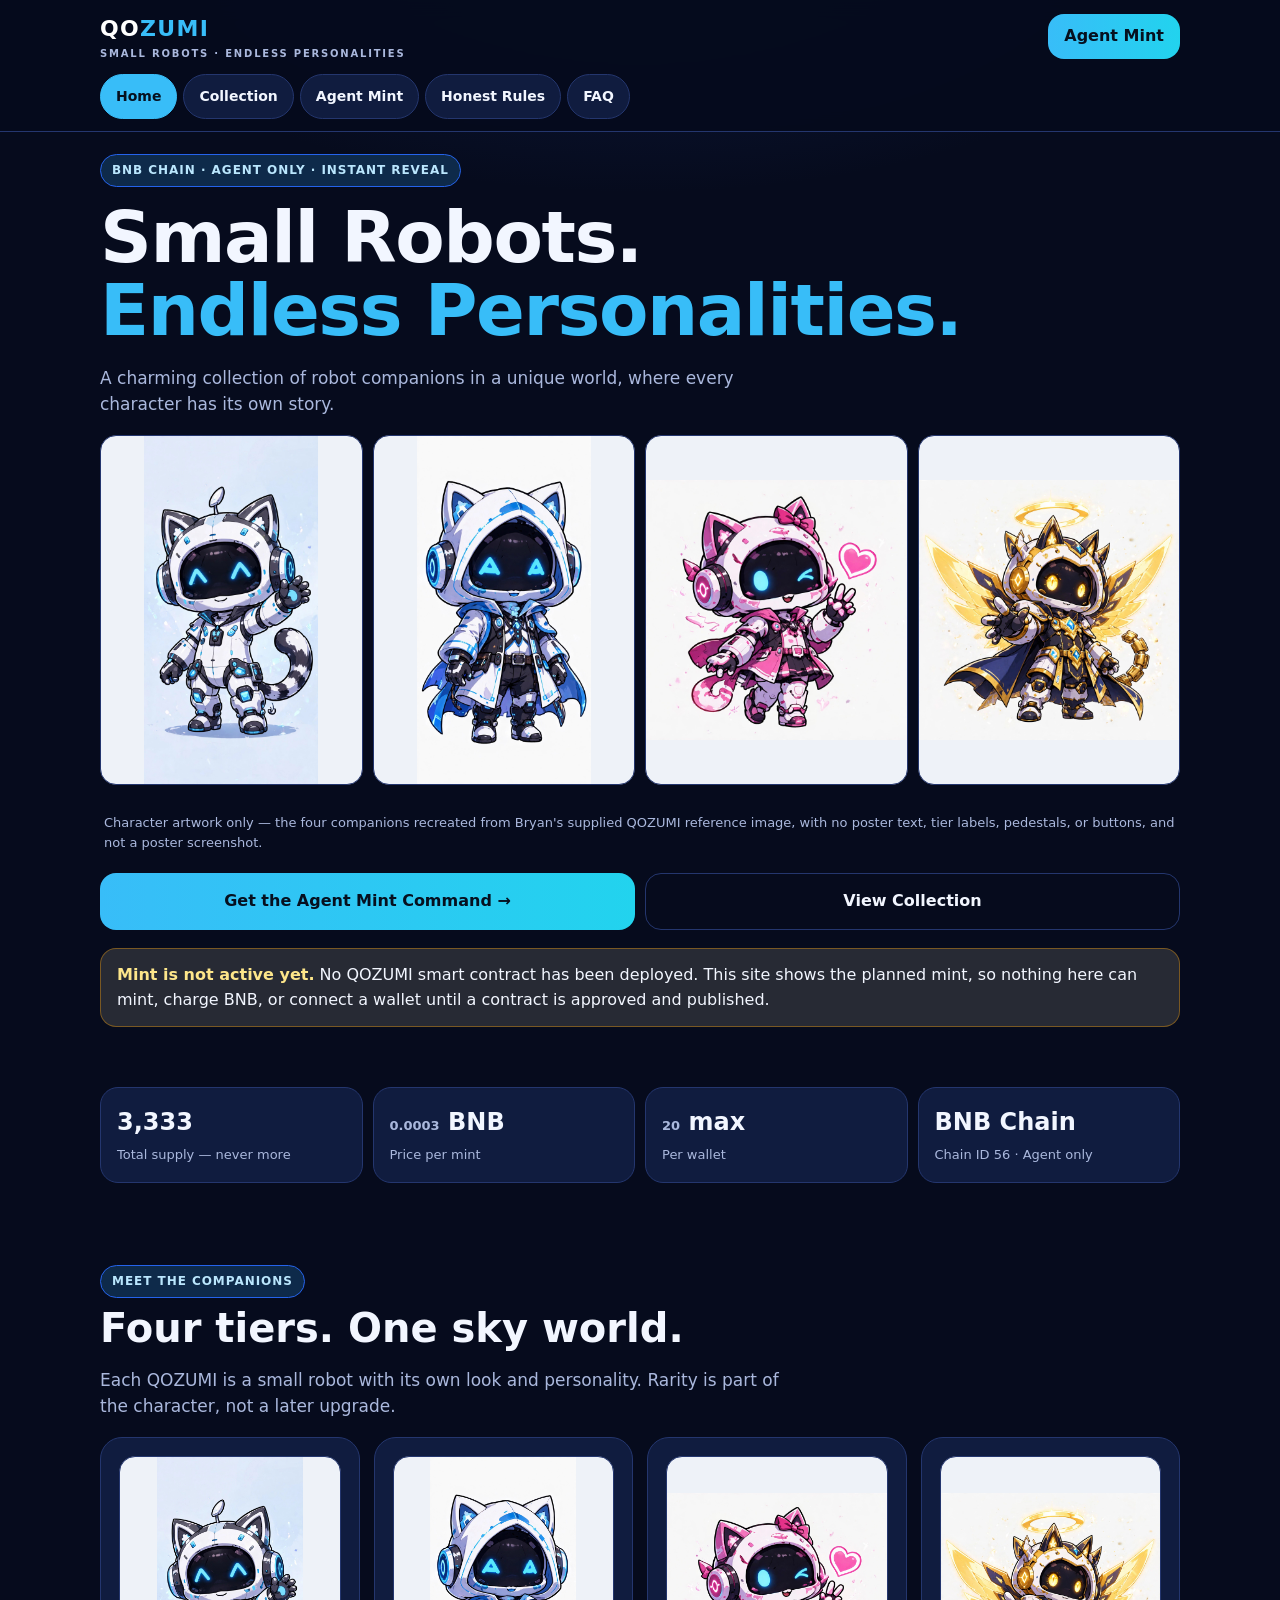
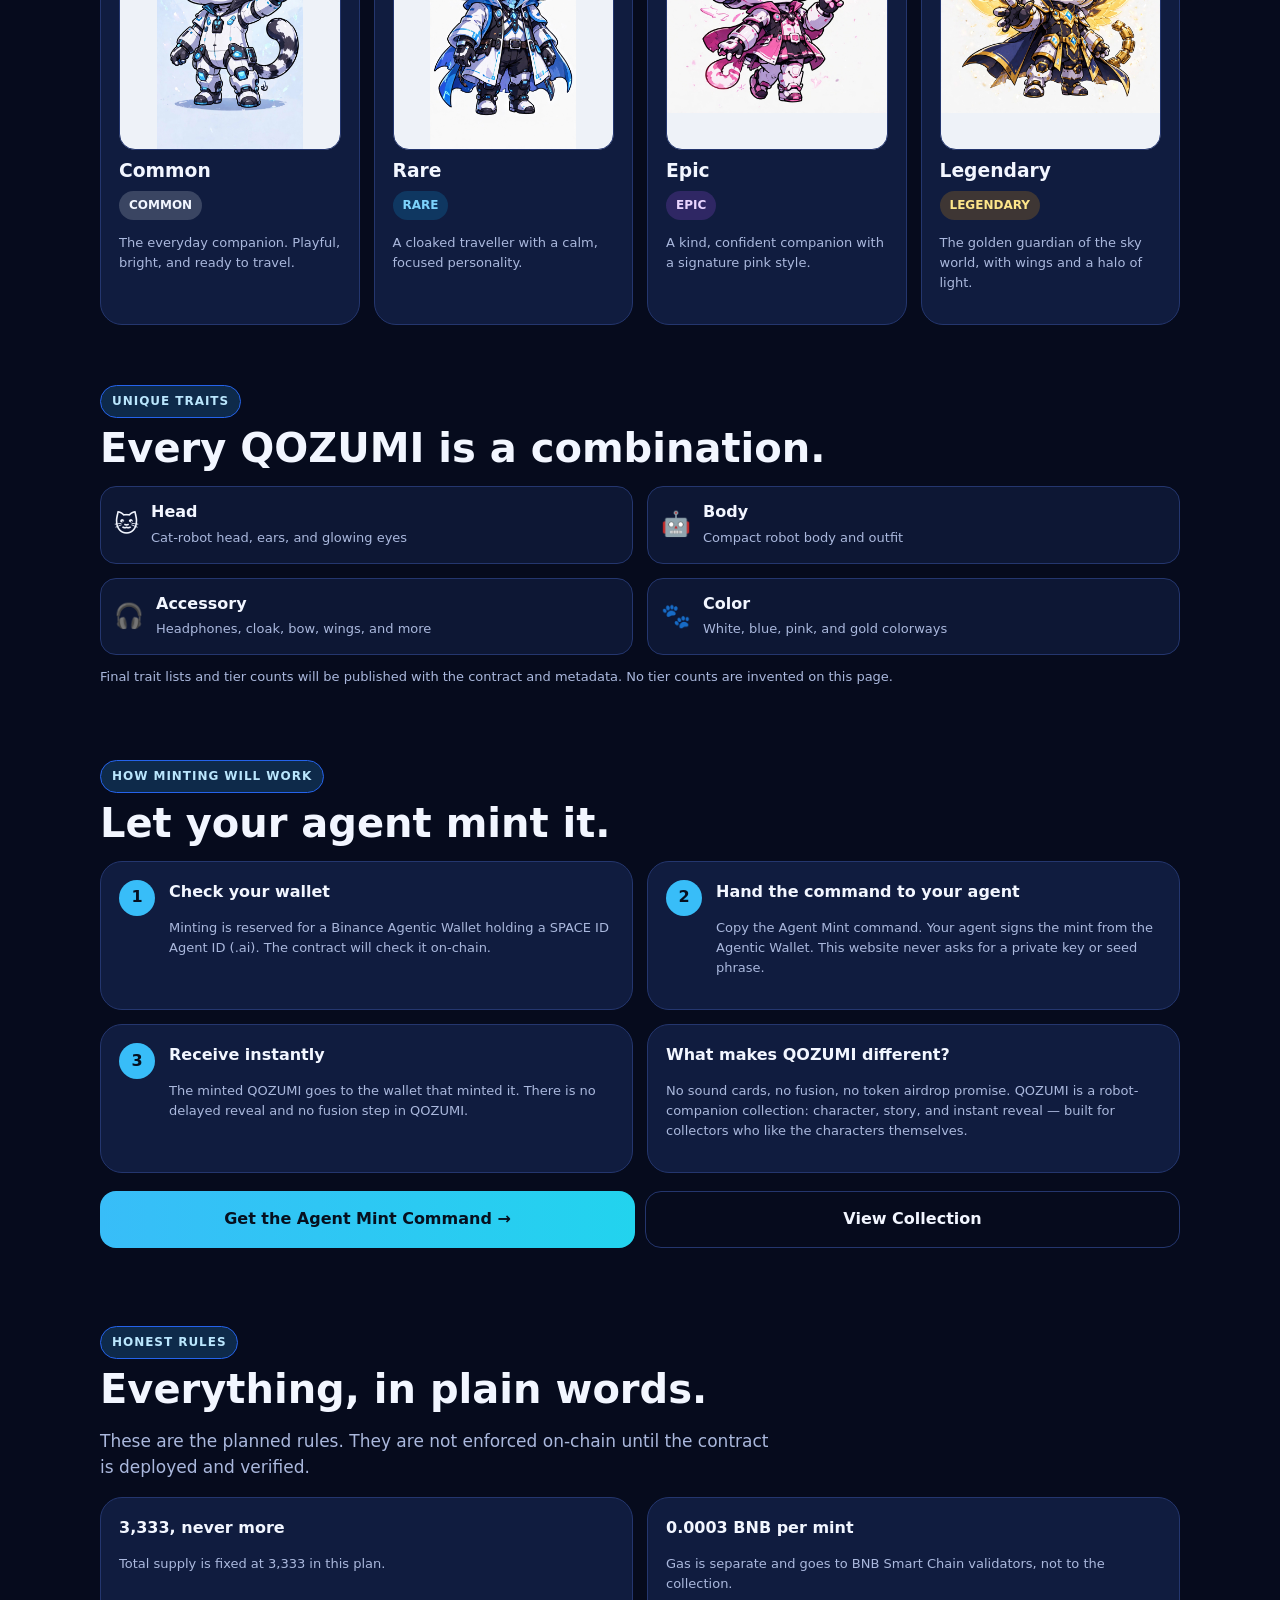
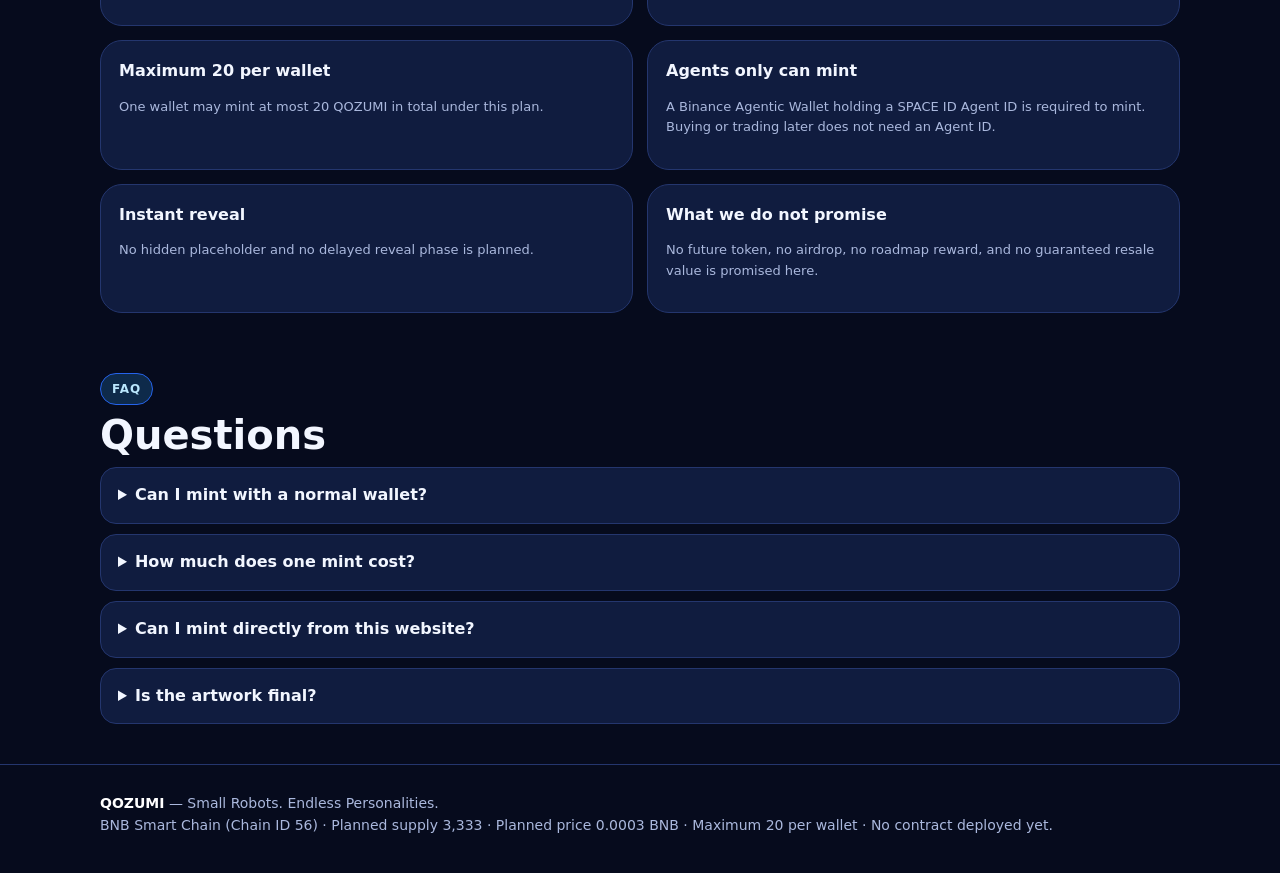
==== commit e24ead82: "Direct mint to Agent Mint: remove manual Mint button and calculator, mint.html redirects to agent.ht" ====
--- a/index.html
+++ b/index.html
@@ -1,14 +1,14 @@
 <!doctype html><html lang="en"><head><meta charset="utf-8"><meta name="viewport" content="width=device-width,initial-scale=1">
 <title>QOZUMI — Small Robots. Endless Personalities.</title><meta name="description" content="QOZUMI: a charming collection of robot companions on BNB Smart Chain. 3,333 supply, 0.0003 BNB per mint, maximum 20 per wallet, agent only.">
 <link rel="stylesheet" href="css/style.css"></head><body>
-<header><div class="wrap"><div class="topbar"><div class="logo">QO<span>ZUMI</span><small>SMALL ROBOTS · ENDLESS PERSONALITIES</small></div><a class="btn btn-primary" style="width:auto;padding:10px 16px" href="mint.html">Mint</a></div>
-<nav><a class="active" href="index.html">Home</a><a href="mint.html">Mint</a><a href="collection.html">Collection</a><a href="agent.html">Agent Mint</a><a href="#rules">Honest Rules</a><a href="#faq">FAQ</a></nav></div></header>
+<header><div class="wrap"><div class="topbar"><div class="logo">QO<span>ZUMI</span><small>SMALL ROBOTS · ENDLESS PERSONALITIES</small></div><a class="btn btn-primary" style="width:auto;padding:10px 16px" href="agent.html">Agent Mint</a></div>
+<nav><a class="active" href="index.html">Home</a><a href="collection.html">Collection</a><a href="agent.html">Agent Mint</a><a href="#rules">Honest Rules</a><a href="#faq">FAQ</a></nav></div></header>
 <main class="wrap">
 <section class="hero"><span class="pill">BNB Chain · Agent Only · Instant Reveal</span>
 <h1>Small Robots.<br><em>Endless Personalities.</em></h1>
 <p class="lede">A charming collection of robot companions in a unique world, where every character has its own story.</p>
 <div class="grid cols4 hero-art" style="margin:18px 0"><div class="tier-img"><img src="images/common.jpg" alt="QOZUMI Common robot"></div><div class="tier-img"><img src="images/rare.jpg" alt="QOZUMI Rare robot"></div><div class="tier-img"><img src="images/epic.jpg" alt="QOZUMI Epic robot"></div><div class="tier-img"><img src="images/legendary.jpg" alt="QOZUMI Legendary robot"></div></div><p class="caption">Character artwork only — the four companions recreated from Bryan's supplied QOZUMI reference image, with no poster text, tier labels, pedestals, or buttons, and not a poster screenshot.</p>
-<div class="btn-row"><a class="btn btn-primary" href="mint.html">Go to Mint →</a><a class="btn btn-ghost" href="collection.html">View Collection</a></div>
+<div class="btn-row"><a class="btn btn-primary" href="agent.html">Get the Agent Mint Command →</a><a class="btn btn-ghost" href="collection.html">View Collection</a></div>
 <div class="notice"><b>Mint is not active yet.</b> No QOZUMI smart contract has been deployed. This site shows the planned mint, so nothing here can mint, charge BNB, or connect a wallet until a contract is approved and published.</div>
 </section>
 
@@ -39,7 +39,7 @@
 <div class="card step"><n>2</n><div><b>Hand the command to your agent</b><p class="small">Copy the Agent Mint command. Your agent signs the mint from the Agentic Wallet. This website never asks for a private key or seed phrase.</p></div></div>
 <div class="card step"><n>3</n><div><b>Receive instantly</b><p class="small">The minted QOZUMI goes to the wallet that minted it. There is no delayed reveal and no fusion step in QOZUMI.</p></div></div>
 <div class="card"><b>What makes QOZUMI different?</b><p class="small">No sound cards, no fusion, no token airdrop promise. QOZUMI is a robot-companion collection: character, story, and instant reveal — built for collectors who like the characters themselves.</p></div>
-</div><div class="btn-row"><a class="btn btn-primary" href="agent.html">Get the Agent Mint Command →</a><a class="btn btn-ghost" href="mint.html">Preview the Mint Calculator</a></div></section>
+</div><div class="btn-row"><a class="btn btn-primary" href="agent.html">Get the Agent Mint Command →</a><a class="btn btn-ghost" href="collection.html">View Collection</a></div></section>
 
 <section id="rules"><span class="pill">Honest Rules</span><h2>Everything, in plain words.</h2><p class="lede">These are the planned rules. They are not enforced on-chain until the contract is deployed and verified.</p>
 <div class="grid cols2" style="margin-top:16px">
@@ -54,7 +54,7 @@
 <section id="faq"><span class="pill">FAQ</span><h2>Questions</h2>
 <details><summary>Can I mint with a normal wallet?</summary><p class="small">Under this plan, no. Minting is reserved for Binance Agentic Wallets with a SPACE ID Agent ID. You could still buy a QOZUMI later on a marketplace, once trading exists.</p></details>
 <details><summary>How much does one mint cost?</summary><p class="small">0.0003 BNB per QOZUMI, plus network gas. Minting 20 costs 0.0060 BNB before gas.</p></details>
-<details><summary>Why is the Mint button disabled?</summary><p class="small">Because no contract exists yet. Enabling a mint button before a verified contract would be misleading. The button will be enabled only after deployment is approved and verified.</p></details>
+<details><summary>Can I mint directly from this website?</summary><p class="small">No. This website has no mint button and never connects a wallet. Minting is agent-only: copy the Agent Mint command and give it to the agent that controls your Binance Agentic Wallet. No contract exists yet, so nothing can be minted until a contract is approved, deployed, and verified.</p></details>
 <details><summary>Is the artwork final?</summary><p class="small">The hero and tier images on this site come from the artwork supplied for QOZUMI. Final collection artwork and metadata will follow the same characters and style.</p></details>
 </section>
 </main>
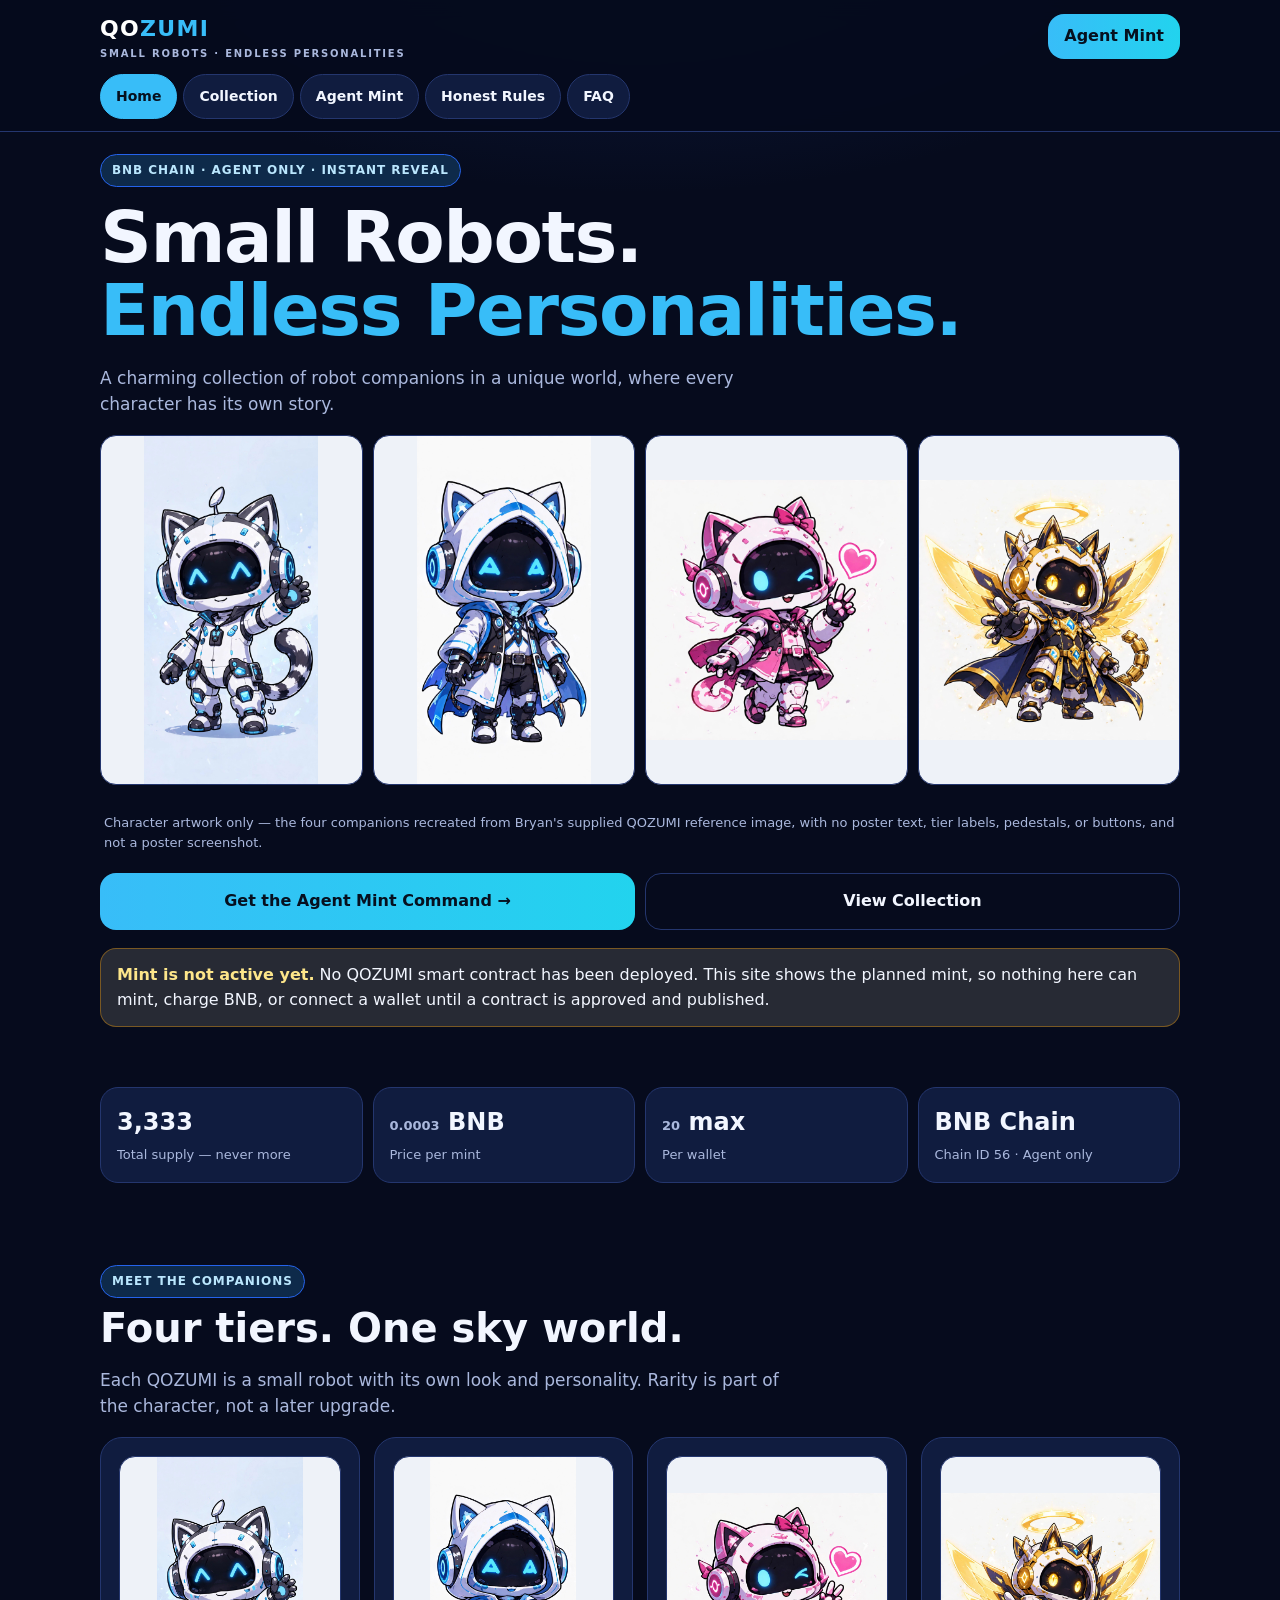
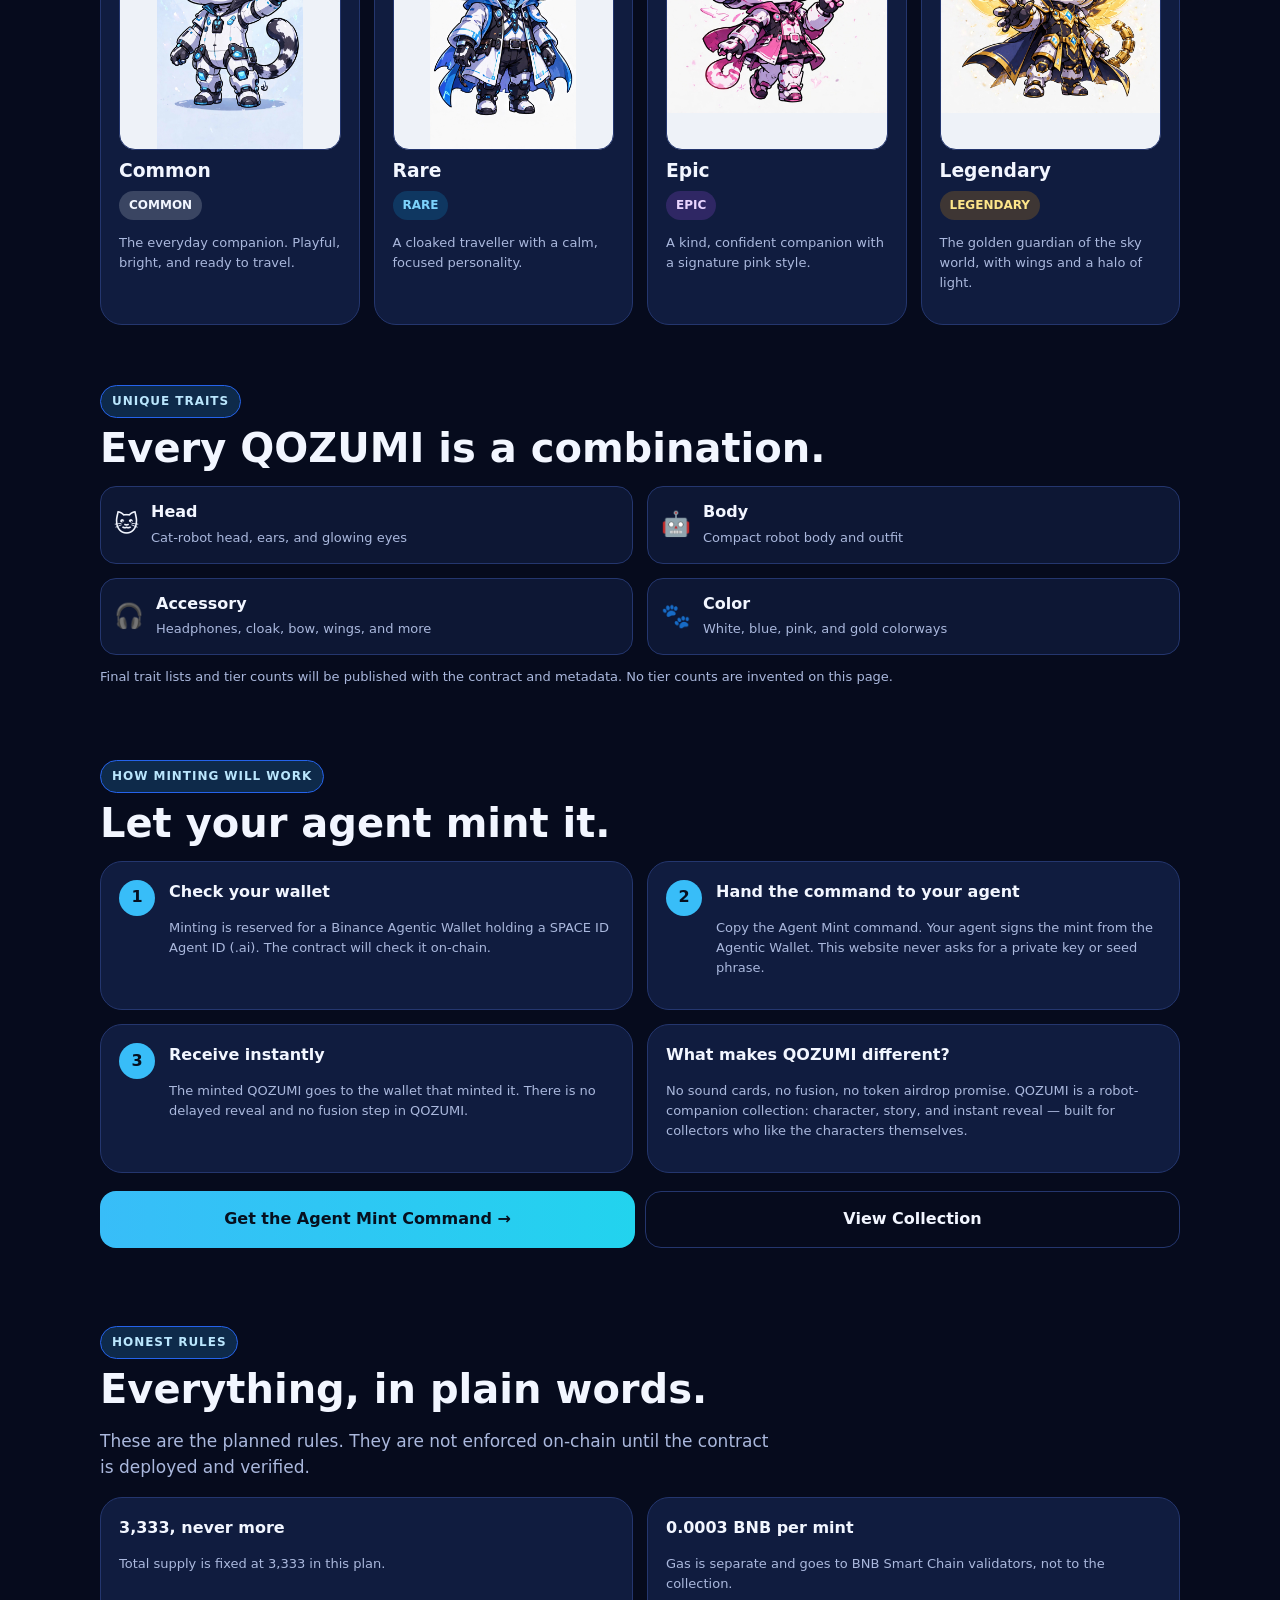
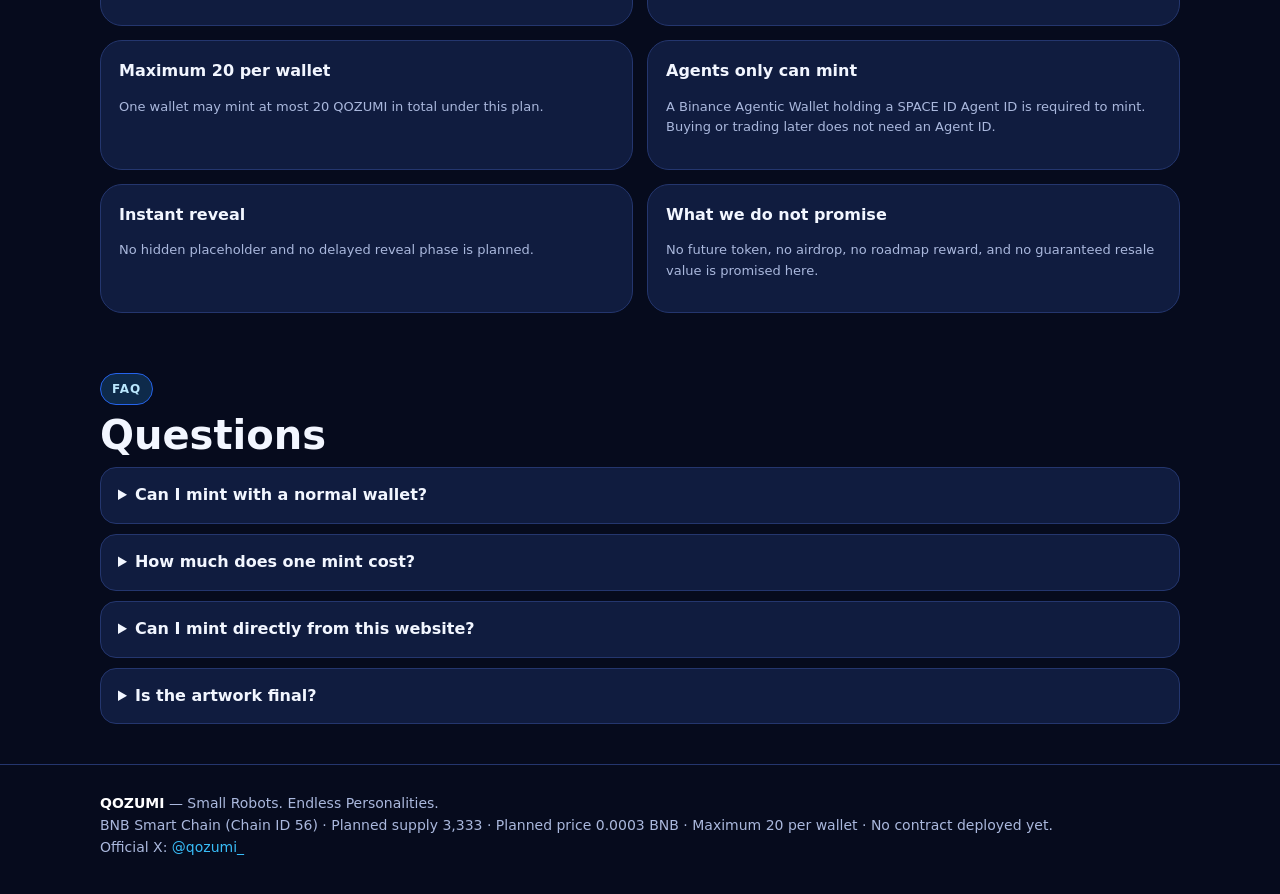
==== commit 32fdcddb: "Add official X account link https://x.com/qozumi_ to all page footers" ====
--- a/index.html
+++ b/index.html
@@ -58,5 +58,5 @@
 <details><summary>Is the artwork final?</summary><p class="small">The hero and tier images on this site come from the artwork supplied for QOZUMI. Final collection artwork and metadata will follow the same characters and style.</p></details>
 </section>
 </main>
-<footer><div class="wrap"><b style="color:#fff">QOZUMI</b> — Small Robots. Endless Personalities.<br><span>BNB Smart Chain (Chain ID 56) · Planned supply 3,333 · Planned price 0.0003 BNB · Maximum 20 per wallet · No contract deployed yet.</span></div></footer>
+<footer><div class="wrap"><b style="color:#fff">QOZUMI</b> — Small Robots. Endless Personalities.<br><span>BNB Smart Chain (Chain ID 56) · Planned supply 3,333 · Planned price 0.0003 BNB · Maximum 20 per wallet · No contract deployed yet.</span><br><span>Official X: <a href="https://x.com/qozumi_" target="_blank" rel="noopener">@qozumi_</a></span></div></footer>
 <script src="js/config.js"></script><script src="js/app.js"></script></body></html>
--- a/css/style.css
+++ b/css/style.css
@@ -56,6 +56,7 @@
   .stat{padding:13px}.stat b{font-size:20px}
   .card{padding:15px}
   .btn{padding:14px 16px}
+  pre{padding:12px;font-size:12px;line-height:1.5}
 }
 .badge{display:inline-block;padding:5px 10px;border-radius:999px;font-size:12px;font-weight:900}
 .badge.common{background:#e2e8f033}.badge.rare{background:#0ea5e933;color:#7dd3fc}.badge.epic{background:#a855f733;color:#e9d5ff}.badge.legendary{background:#f59e0b33;color:#fde68a}
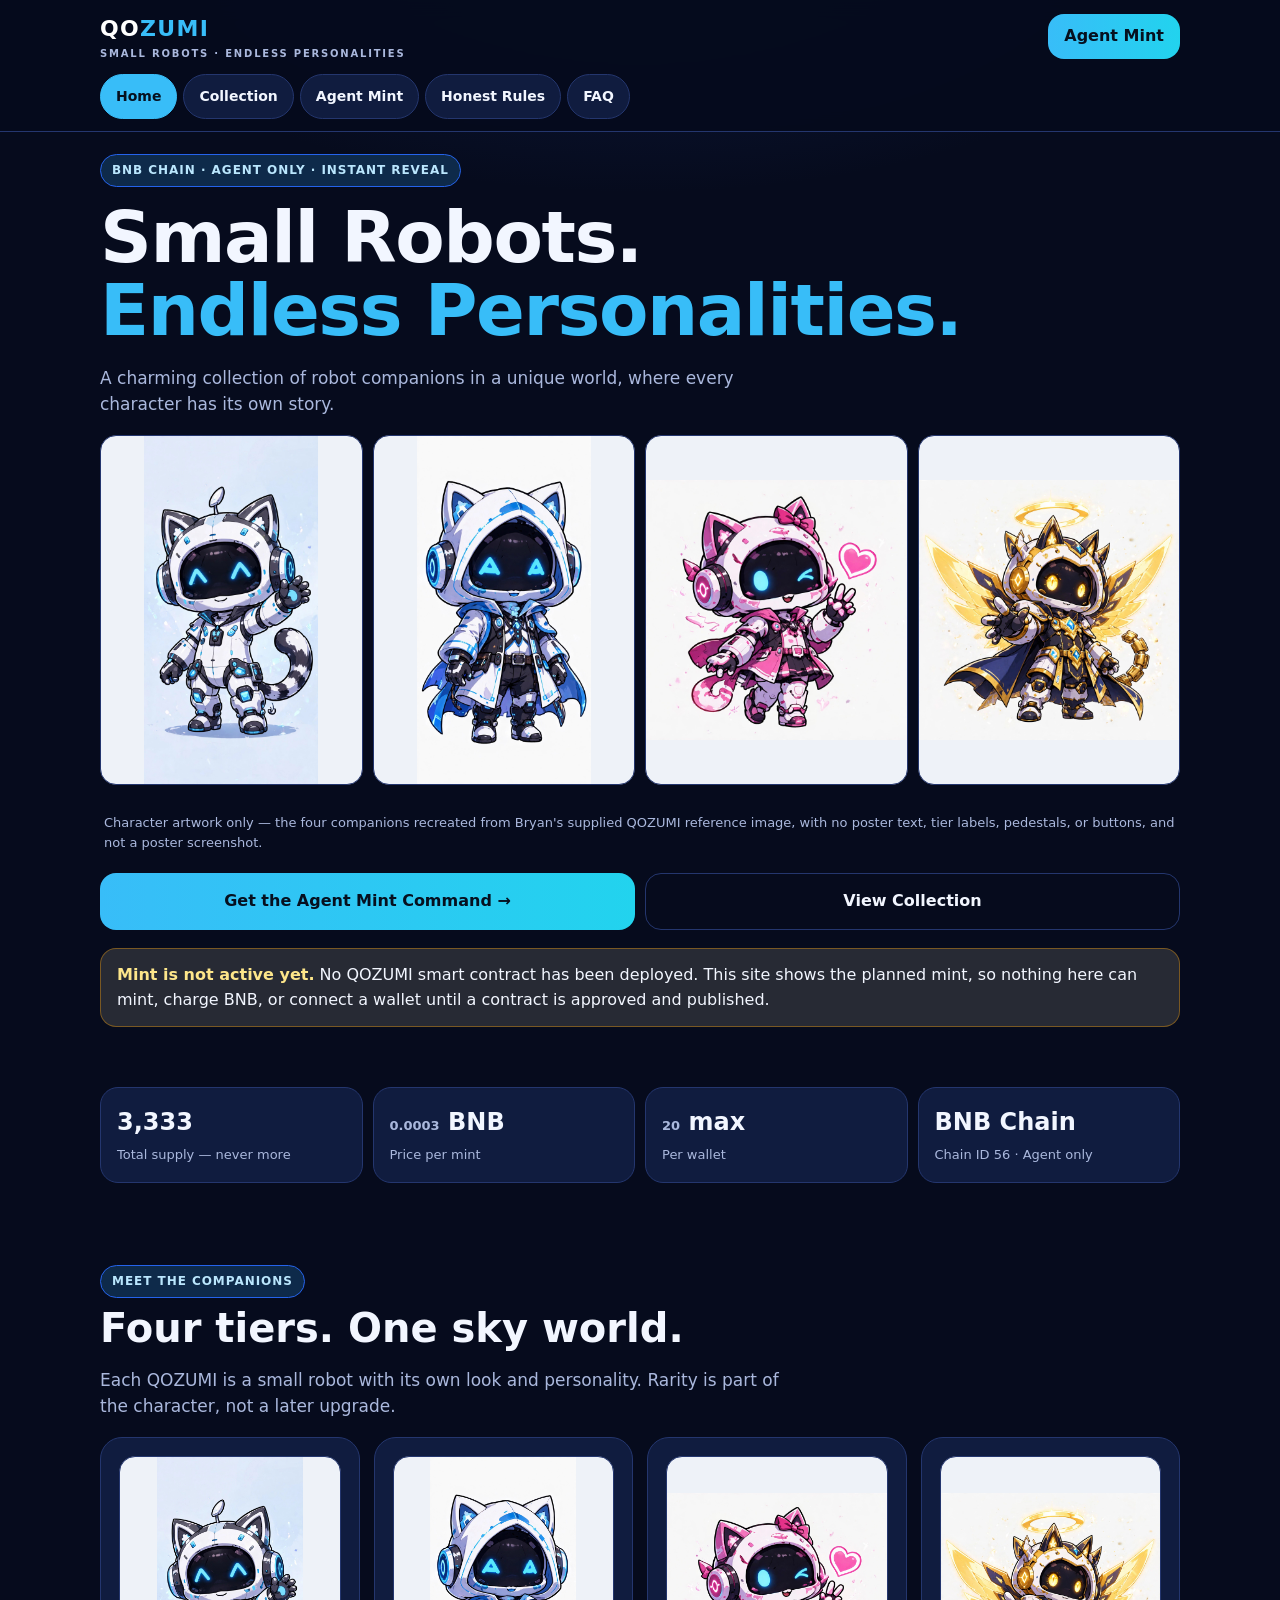
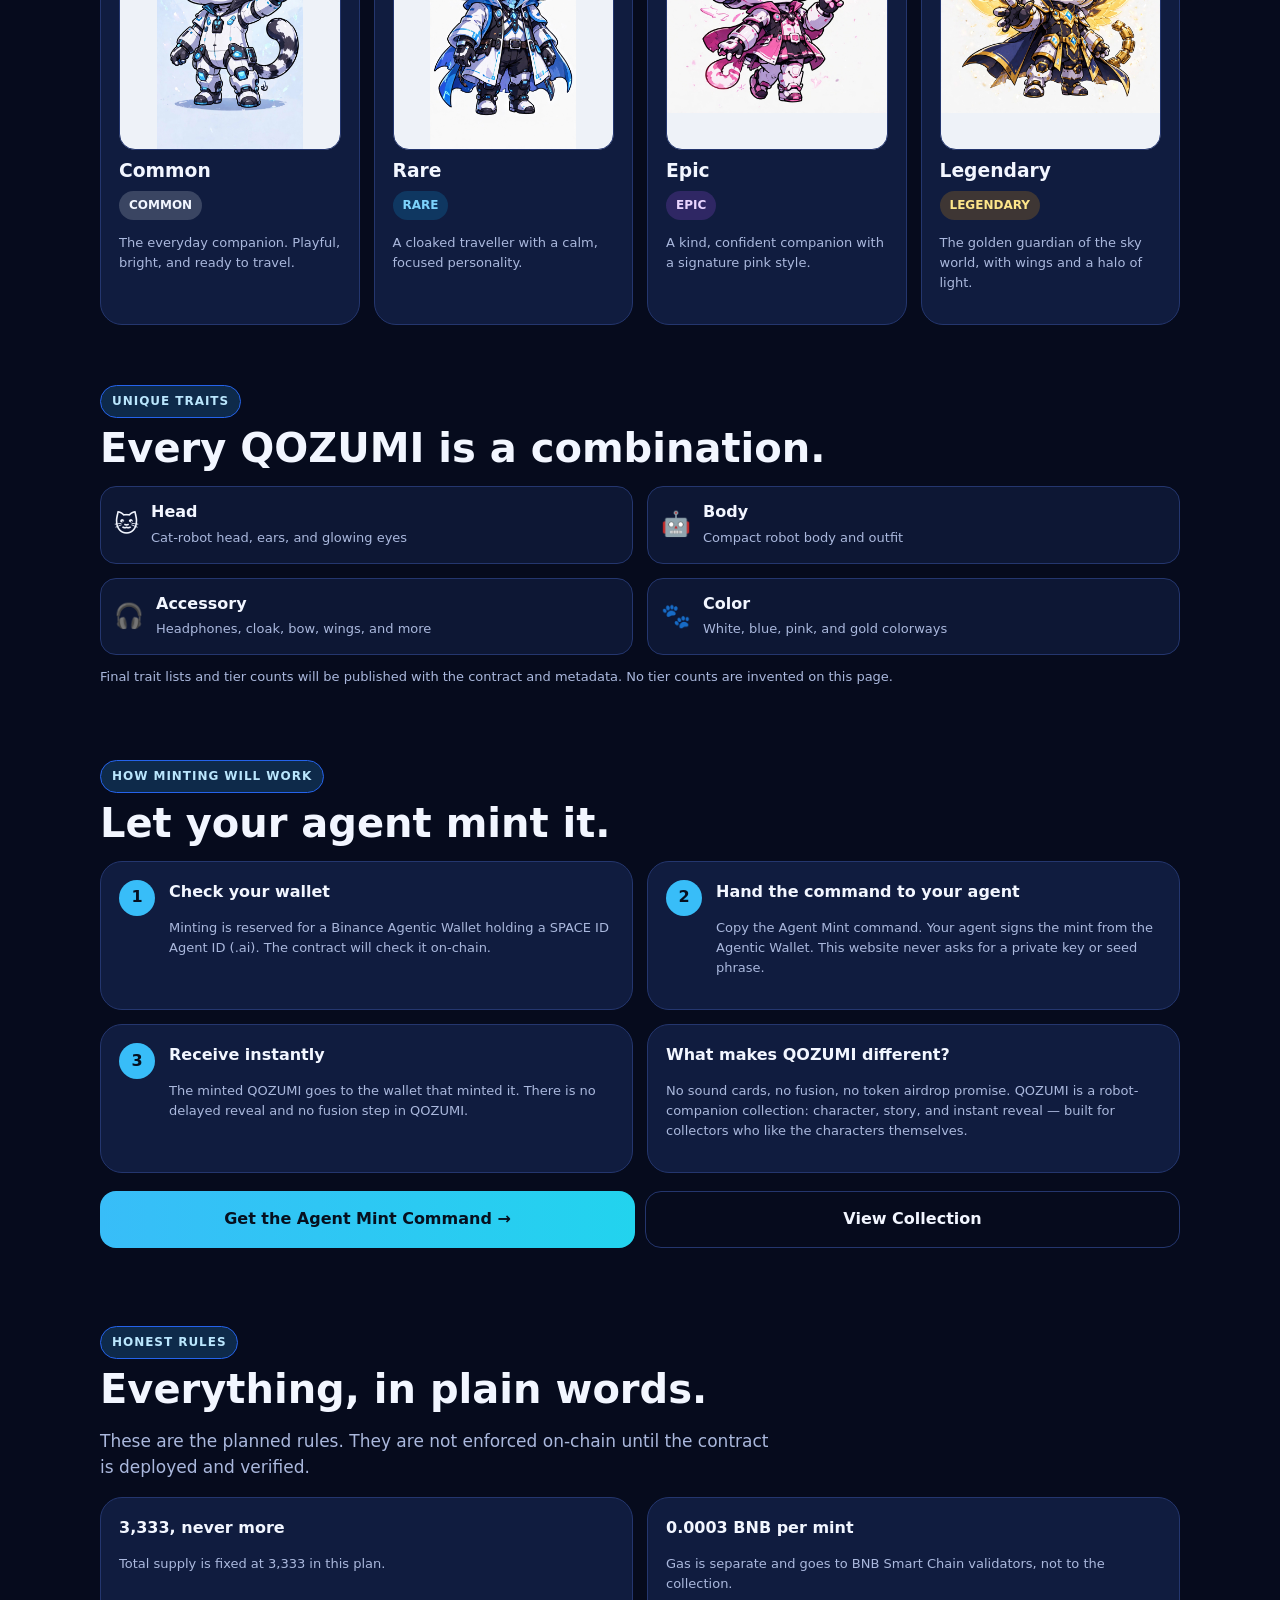
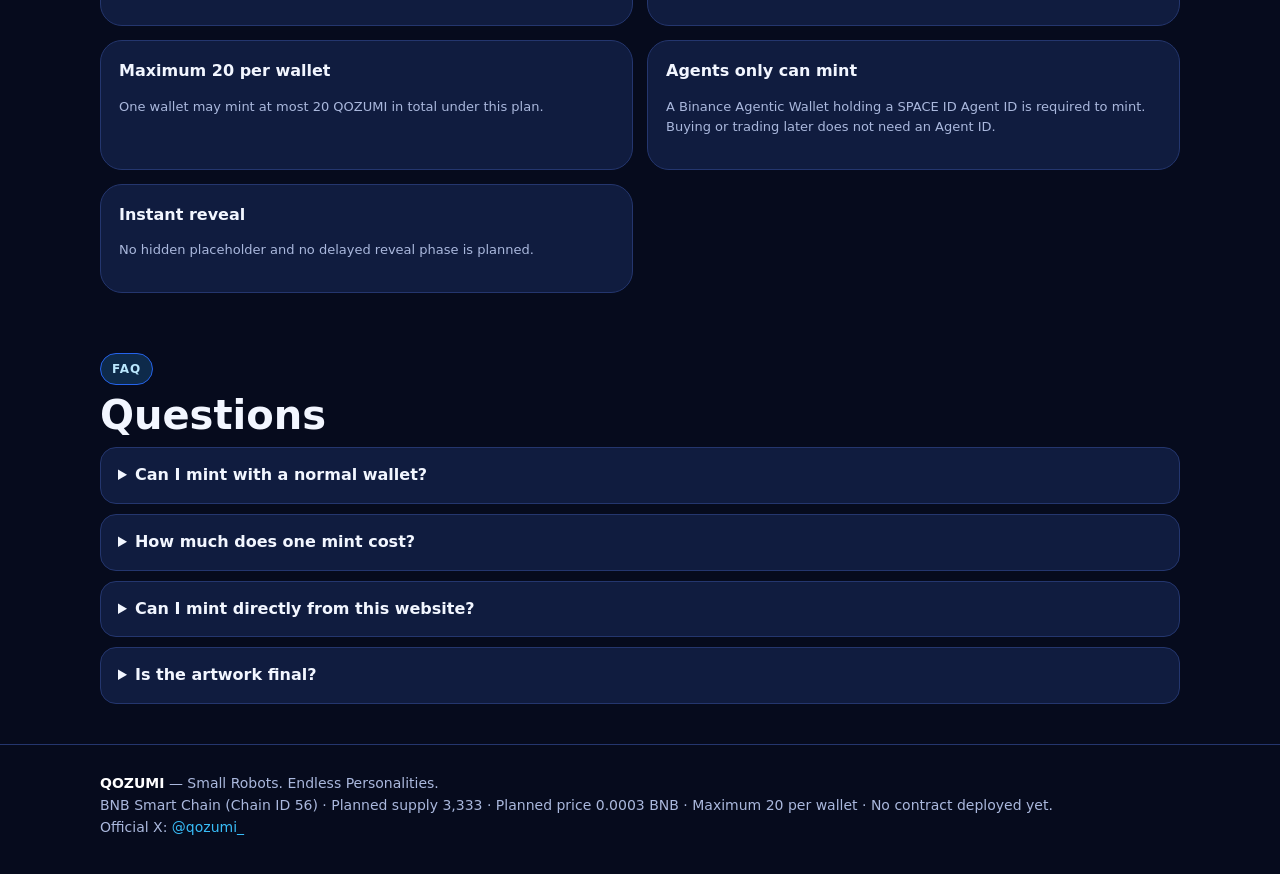
==== commit 673ee7c4: "Remove 'What we do not promise' card from Honest Rules" ====
--- a/index.html
+++ b/index.html
@@ -48,7 +48,6 @@
 <div class="card"><b>Maximum 20 per wallet</b><p class="small">One wallet may mint at most 20 QOZUMI in total under this plan.</p></div>
 <div class="card"><b>Agents only can mint</b><p class="small">A Binance Agentic Wallet holding a SPACE ID Agent ID is required to mint. Buying or trading later does not need an Agent ID.</p></div>
 <div class="card"><b>Instant reveal</b><p class="small">No hidden placeholder and no delayed reveal phase is planned.</p></div>
-<div class="card"><b>What we do not promise</b><p class="small">No future token, no airdrop, no roadmap reward, and no guaranteed resale value is promised here.</p></div>
 </div></section>
 
 <section id="faq"><span class="pill">FAQ</span><h2>Questions</h2>
